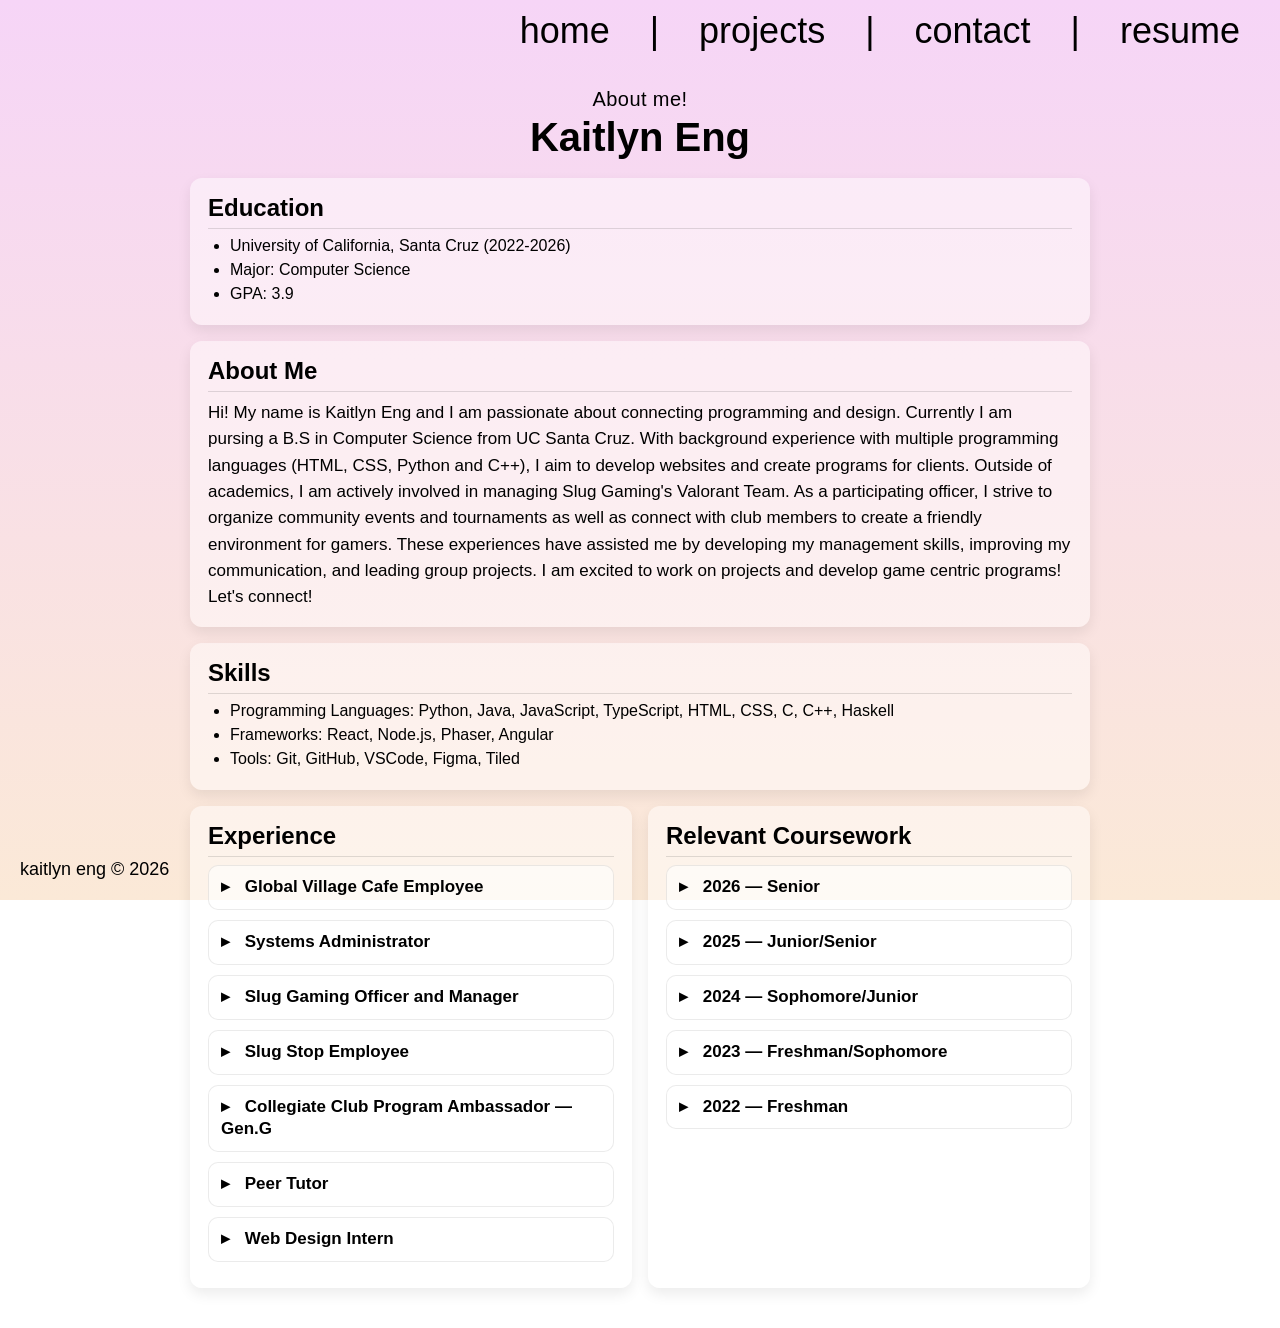
==== src/about.html @ 75bda4dc "feat: implemented about me page - need to stylize" ====
<!DOCTYPE html>
<html lang="en">
    <head>
        <meta charset="UTF-8">
        <meta name="viewport" content="width=device-width, initial-scale=1.0">
        <title> about </title>
        <link rel="icon" href="../assets/images/heart.png" type="image/png">
        <link rel="stylesheet" href="styles/styles.css">        
        <link rel="stylesheet" href="styles/navbar.css">
        <link rel="stylesheet" href="styles/about.css">
    </head>
    <body>
        <div id= "navigation">
            <a href="../index.html"> home </a> |
            <a href="projects.html"> projects </a> |
            <a href="contact.html"> contact </a> |
            <a href="resume.html"> resume </a>
        </div>
        <div class="about-layout">
            <main id="content">
                <p class="page-label"> About me! </p>
                <h1> Kaitlyn Eng </h1>

                <div id = "education">
                    <h2> Education </h2>
                    <ul>
                        <li> University of California, Santa Cruz (2022-2026) </li>
                        <li> Major: Computer Science </li>
                        <li> GPA: 3.9 </li>
                    </ul>
                </div>

                <div id = "about-me">
                    <h2> About Me </h2>
                    <p> Hi! My name is Kaitlyn Eng and I am passionate about connecting programming and design. Currently I am pursing a B.S in Computer Science from UC Santa Cruz. With background experience with multiple programming languages (HTML, CSS, Python and C++), I aim to develop websites and create programs for clients. Outside of academics, I am actively involved in managing Slug Gaming's Valorant Team. As a participating officer, I strive to organize community events and tournaments as well as connect with club members to create a friendly environment for gamers. These experiences have assisted me by developing my management skills, improving my communication, and leading group projects. I am excited to work on projects and develop game centric programs! Let's connect! </p>
                </div>

                <div id = "skills-container">
                    <h2> Skills </h2>
                    <ul>
                        <li> Programming Languages: Python, Java, JavaScript, TypeScript, HTML, CSS, C, C++, Haskell </li>
                        <li> Frameworks: React, Node.js, Phaser, Angular </li>
                        <li> Tools: Git, GitHub, VSCode, Figma, Tiled </li>
                    </ul>
                </div>

                <div class="detail-columns">
                    <div id="experience">
                        <h2> Experience </h2>

                        <details class="experience-item">
                            <summary> Global Village Cafe Employee </summary>
                            <p class="experience-meta">Part-time · Jan 2026 - Present · Santa Cruz, California, United States · On-site</p>
                            <ul>
                                <li>Cashier: attended to customers, took orders, handled cashless transactions, and controlled heavy customer traffic.</li>
                                <li>Barista: operated espresso machines, received orders, and created lattes, smoothies/shakes, and espresso drinks.</li>
                                <li>Line: made sandwiches, salads, bagels, and waffles while working efficiently under high traffic.</li>
                            </ul>
                            <p class="experience-skills">Customer Service · Food Service</p>
                        </details>

                        <details class="experience-item">
                            <summary> Systems Administrator </summary>
                            <p class="experience-meta">Part-time · Dec 2024 - Present · Santa Cruz, California, United States · Hybrid</p>
                            <p>Administered 30+ lab workstations for Slug Gaming, managing system updates, software development, and hands-on troubleshooting to resolve recurring system errors and maintain stability in Merrill's Ming Ong Lab.</p>
                            <p class="experience-skills">Communication · Event Management</p>
                        </details>

                        <details class="experience-item">
                            <summary> Slug Gaming Officer and Manager </summary>
                            <p class="experience-meta">Sep 2022 - Present · Hybrid</p>
                            <ul>
                                <li>Event Community Director: organized and set up community events, hosted 3 in-person tournaments and 7 online tournaments, with 50+ players participating.</li>
                                <li>Collaborated with clubs from 30+ schools nationwide to arrange events and tournaments.</li>
                                <li>Worked on Summer Splash 2025 and hosted a casual multi-day game event.</li>
                                <li>E-sports Competitive Director: managed collegiate team schedules, event signups, and collaboration with managers from other institutions.</li>
                                <li>Engaged the community and hosted weekly events to maintain a safe, active environment for incoming students.</li>
                            </ul>
                            <p class="experience-skills">Project Management · Event Management</p>
                        </details>

                        <details class="experience-item">
                            <summary> Slug Stop Employee </summary>
                            <p class="experience-meta">Part-time · Sep 2024 - Dec 2025 · Santa Cruz, California, United States · On-site</p>
                            <ul>
                                <li>Part-time retail role at Slug Stop, a convenience store on campus.</li>
                                <li>Cashier: processed transactions and provided professional customer service, including handling inquiries and resolving complaints.</li>
                                <li>Stocker: monitored and replenished inventory, ensuring products were stocked and displayed.</li>
                                <li>Collaborated with team members to support opening/closing procedures and maintain store cleanliness.</li>
                            </ul>
                            <p class="experience-skills">Organizational Communication</p>
                        </details>

                        <details class="experience-item">
                            <summary> Collegiate Club Program Ambassador — Gen.G </summary>
                            <p class="experience-meta">Part-time · Oct 2025 - Present · Santa Cruz, California, United States · Hybrid</p>
                            <ul>
                                <li>Represented UC Santa Cruz through Gen.G's 2026 Collegiate Club Program and collaborated with Gen.G EDU staff on esports initiatives.</li>
                                <li>Led partnership efforts for Slug Gaming, organizing large-scale events including watch parties and sponsor collaborations.</li>
                                <li>Reached 80+ student participants on the first day of partnership events, increasing community engagement and visibility.</li>
                                <li>Managed KPI tracking, event reporting, and cross-campus coordination with Gen.G's EDU Operations team.</li>
                            </ul>
                            <p class="experience-skills">Esports Management · Event Planning</p>
                        </details>

                        <details class="experience-item">
                            <summary> Peer Tutor </summary>
                            <p class="experience-meta">Sep 2018 - Jun 2022</p>
                            <ul>
                                <li>Assisted students with complex Algebra and Calculus concepts through one-on-one and group tutoring sessions.</li>
                                <li>Tailored learning approaches to individual styles and organized tutoring schedules.</li>
                                <li>Developed supplementary learning materials and resources.</li>
                                <li>Provided feedback and improvement strategies that supported stronger grades and comprehension.</li>
                                <li>Collaborated with teachers and academic advisors to support students needing additional help.</li>
                            </ul>
                            <p class="experience-skills">Organizational Communication</p>
                        </details>

                        <details class="experience-item">
                            <summary> Web Design Intern </summary>
                            <p class="experience-meta">Part-time · Jun 2019 - Aug 2021 · Berkeley, California, United States · Hybrid</p>
                            <ul>
                                <li>Assisted and led in both online and in-person learning environments.</li>
                                <li>Delivered lectures from detailed lesson plans with active discussion and project-based learning.</li>
                                <li>Built and enhanced learning plans for high school students.</li>
                                <li>Translated complex subject matter clearly for learners with varying skill levels.</li>
                                <li>Created a safe, inclusive, and encouraging classroom environment.</li>
                            </ul>
                            <p class="experience-skills">Web Development and Design · Organizational Communication</p>
                        </details>
                    </div>

                    <div id="coursework">
                        <h2> Relevant Coursework </h2>

                    <details class="course-year">
                        <summary> 2026 — Senior </summary>
                        <h4> Winter </h4>
                        <ul>
                            <li> CMPM 17: Web Development Components with Tech4Good </li>
                            <li> CMPM 146: Game AI </li>
                            <li> CSE 160: Intro to Computer Graphics </li>
                        </ul>
                        <h4> Spring </h4>
                        <ul>
                            <li> CSE 101M: Mathematical Thinking for Computer Science </li>
                            <li> CMPM 131: User Experience for Interactive Media </li>
                            <li> CMPM 118: Web Development Containers with Tech4Good </li>
                        </ul>
                    </details>

                    <details class="course-year">
                        <summary> 2025 — Junior/Senior </summary>
                        <h4> Winter </h4>
                        <ul>
                            <li> CSE 102: Intro Algorhm Anyl </li>
                            <li> CSE 115A: Intro Software Eng </li>
                            <li> FILM 80V: Video Games/Culture </li>
                        </ul>
                        <h4> Spring </h4>
                        <ul>
                            <li> ART 106O: 2D Animation </li>
                            <li> CMPM 120: Game Develop Exp </li>
                            <li> ECE 30: Engr Prin of Elec </li>
                        </ul>
                        <h4> Fall </h4>
                        <ul>
                            <li> CMPM 15: Research Explorations </li>
                            <li> CMPM 118: Rsrch Exp in ENG </li>
                            <li> CMPM 121: Game Dev Patterns </li>
                            <li> CMPM 176: Game Systems </li>
                        </ul>
                    </details>

                    <details class="course-year">
                        <summary> 2024 — Sophomore/Junior </summary>
                        <h4> Winter </h4>
                        <ul>
                            <li> CSE 101: Data Structs &amp; Algs </li>
                            <li> CSE 120: Computer Architect </li>
                            <li> MUSC 80P: US Popular Music </li>
                        </ul>
                        <h4> Spring </h4>
                        <ul>
                            <li> CSE 130: Prin Comp Sys Dsgn </li>
                            <li> LIT 81I: Engineering California </li>
                            <li> MATH 23A: Vector Calculus </li>
                        </ul>
                        <h4> Summer </h4>
                        <ul>
                            <li> ART 135: Digital Painting </li>
                        </ul>
                        <h4> Fall </h4>
                        <ul>
                            <li> CSE 107: Research Explorations </li>
                            <li> CSE 113: Parallel Programming </li>
                            <li> CSE 114A: Foundations of Program Language </li>
                        </ul>
                    </details>

                    <details class="course-year">
                        <summary> 2023 — Freshman/Sophomore </summary>
                        <h4> Winter </h4>
                        <ul>
                            <li> CSE 12: Com Sys/Assmbly Lan </li>
                            <li> CSE 30: Prog Abs Python </li>
                            <li> MATH 19B: Calc:Sci,Engin,Math </li>
                        </ul>
                        <h4> Spring </h4>
                        <ul>
                            <li> CSE 13S: Comp Sys and C Prog </li>
                            <li> CSE 16: Appl Discrete Math </li>
                            <li> WRIT 1: Intro to Comp </li>
                        </ul>
                        <h4> Fall </h4>
                        <ul>
                            <li> AM 10: Math Methods I </li>
                            <li> CMPM 80K: Foundations Game Design </li>
                            <li> WRIT 2: Rhetoric &amp; Inquiry </li>
                        </ul>
                    </details>

                    <details class="course-year">
                        <summary> 2022 — Freshman </summary>
                        <h4> Fall </h4>
                        <ul>
                            <li> CRWN 1: ALE:Emerging Tech </li>
                            <li> HAVC 70: Pacific Islands Art </li>
                            <li> MATH 19A: Calc:Sci,Engin,Math </li>
                        </ul>
                    </details>
                    </div>
                </div>
            </main>
        </div>

        <div id = "footer">
            <div>
                kaitlyn eng &copy; 2026
            </div>
        </div>

    </body>
</html>
---- src/styles/styles.css ----
body{
    background-image: linear-gradient(to bottom, #f6d5f7, #fbe9d7);
    background-size: cover;
    background-position: center;
    background-repeat: no-repeat;
    background-attachment: fixed;
    margin: 0;
    padding: 0;    
    font-family: Tahoma, Verdana, sans-serif;
    display: block;
    width: 100%;
    height: 100%;
}

#footer{
    position: fixed;
    bottom: 0;
    width: 100%;
    padding: 20px;
    font-size: 18px;
}
---- src/styles/navbar.css ----
#navigation{
    padding: 10px;
    font-size: 36px;
    text-align : right;
}

#navigation a{
    text-decoration: none;
    color: black;
    padding: 0 30px;
}

#navigation a:hover{
    color: white;
    cursor: pointer;
}
---- src/styles/about.css ----
body {
	color: black;
}

* {
	box-sizing: border-box;
}

.about-layout {
	display: block;
	max-width: 1120px;
	margin: 0 auto;
	padding: 10px 18px 24px;
}

#content {
	width: 100%;
}

.page-label {
	text-align: center;
	font-size: 20px;
	margin: 16px 0 4px;
	letter-spacing: 0.02em;
}

h1 {
	text-align: center;
	margin: 0 0 18px;
	font-size: 40px;
}

#education,
#about-me,
#skills-container {
	width: min(900px, 100%);
	margin: 0 auto 16px;
	padding: 16px 18px;
	background: rgba(255, 255, 255, 0.45);
	border-radius: 12px;
	box-shadow: 0 6px 14px rgba(0, 0, 0, 0.08);
}

.detail-columns {
	display: grid;
	grid-template-columns: 1fr 1fr;
	gap: 16px;
	width: min(900px, 100%);
	margin: 0 auto 16px;
}

#experience,
#coursework {
	margin: 0;
	padding: 16px 18px;
	background: rgba(255, 255, 255, 0.45);
	border-radius: 12px;
	box-shadow: 0 6px 14px rgba(0, 0, 0, 0.08);
}

h2 {
	margin: 0 0 8px;
	font-size: 24px;
	padding-bottom: 6px;
	border-bottom: 1px solid rgba(0, 0, 0, 0.12);
}

#about-me p {
	margin: 0;
	line-height: 1.55;
	font-size: 17px;
}

ul {
	margin: 0;
	padding-left: 22px;
}

li {
	margin: 6px 0;
	font-size: 16px;
}

:is(.experience-item, .course-year) {
	background: rgba(255, 255, 255, 0.55);
	border-radius: 10px;
	padding: 10px 12px;
	margin-bottom: 10px;
	border: 1px solid rgba(0, 0, 0, 0.08);
}

:is(.experience-item, .course-year) summary {
	font-size: 17px;
	font-weight: 700;
	cursor: pointer;
	list-style: none;
	line-height: 1.35;
}

:is(.experience-item, .course-year) summary::-webkit-details-marker {
	display: none;
}

:is(.experience-item, .course-year) summary::before {
	content: "▸";
	margin-right: 10px;
	display: inline-block;
	transition: transform 0.15s ease;
}

:is(.experience-item, .course-year)[open] summary::before {
	transform: rotate(90deg);
}

.experience-meta {
	margin: 6px 0 8px;
	font-size: 14px;
	font-weight: 600;
}

.experience-skills {
	margin: 6px 0 0;
	font-size: 14px;
	font-weight: 600;
}

.experience-item p {
	font-size: 16px;
	line-height: 1.45;
}

.experience-item ul {
	margin-bottom: 6px;
}

#coursework h4 {
	margin: 8px 0 2px;
	font-size: 16px;
	font-weight: 600;
}

#coursework ul {
	margin-bottom: 12px;
}

.course-year ul {
	margin-top: 0;
}

@media (max-width: 768px) {
	h1 {
		font-size: 32px;
	}

	.about-layout {
		padding: 6px 0 16px;
	}

	.detail-columns {
		grid-template-columns: 1fr;
		gap: 14px;
		max-width: 100%;
		margin: 0 10px 14px;
	}

	#experience,
	#coursework {
		padding: 14px 14px;
	}

	#education,
	#about-me,
	#skills-container {
		margin: 0 10px 14px;
		padding: 16px;
	}
}

@media (max-width: 980px) {
	.detail-columns {
		grid-template-columns: 1fr;
	}
}

@media (max-width: 430px) {
	.about-layout {
		padding: 4px 0 12px;
	}

	.page-label {
		font-size: 16px;
		margin: 10px 0 2px;
	}

	h1 {
		font-size: 26px;
		margin-bottom: 12px;
	}

	#education,
	#about-me,
	#skills-container,
	#experience,
	#coursework {
		margin: 0 8px 10px;
		padding: 12px;
		border-radius: 10px;
	}

	h2 {
		font-size: 20px;
		padding-bottom: 4px;
	}

	#about-me p,
	.experience-item p,
	li {
		font-size: 14px;
		line-height: 1.4;
	}

	.detail-columns {
		margin: 0 8px 10px;
		gap: 10px;
	}

	:is(.experience-item, .course-year) {
		padding: 8px 10px;
		margin-bottom: 8px;
	}

	:is(.experience-item, .course-year) summary {
		font-size: 15px;
	}

	.experience-meta,
	.experience-skills,
	#coursework h4 {
		font-size: 13px;
	}
}
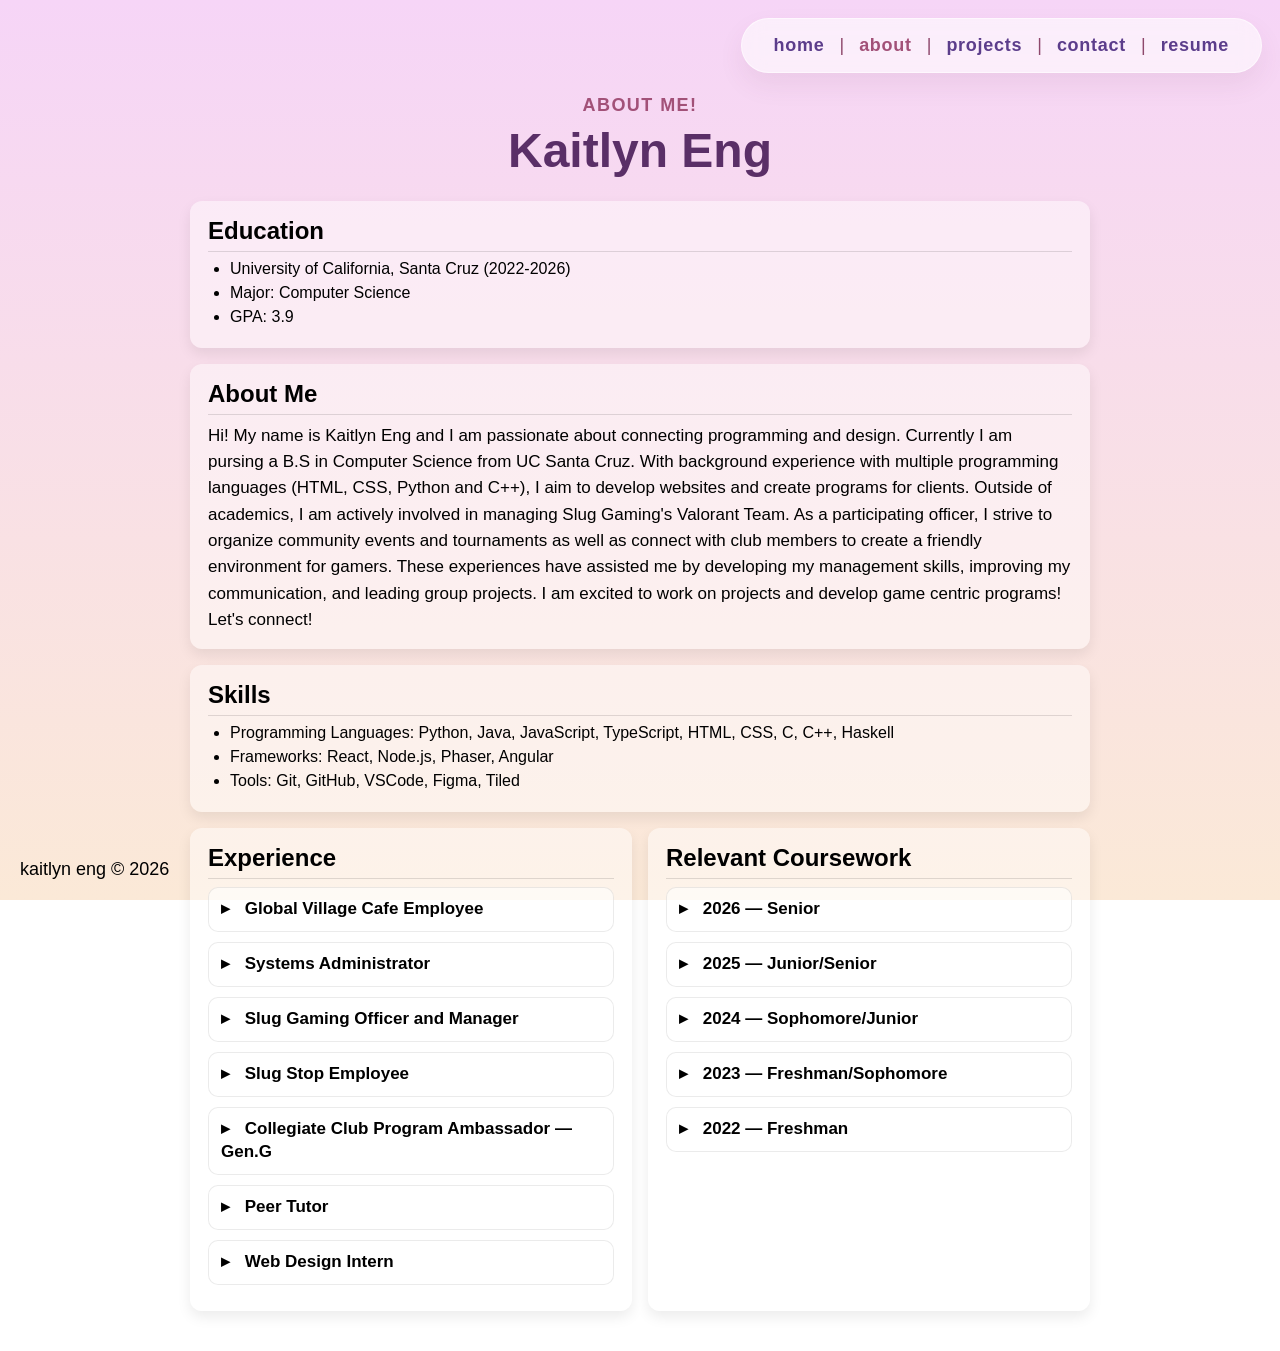
==== commit cdcd9491: "feat: contact page implemented, fix: css inconsistencies and html structure through all pages, fix: " ====
--- a/src/about.html
+++ b/src/about.html
@@ -12,14 +12,17 @@
     <body>
         <div id= "navigation">
             <a href="../index.html"> home </a> |
+            <p id="current-page"> about </p> |
             <a href="projects.html"> projects </a> |
             <a href="contact.html"> contact </a> |
             <a href="resume.html"> resume </a>
         </div>
         <div class="about-layout">
             <main id="content">
-                <p class="page-label"> About me! </p>
-                <h1> Kaitlyn Eng </h1>
+                <div id="header-container">
+                    <div id="header-label"> About me! </div>
+                    <div id="header-text"> Kaitlyn Eng </div>
+                </div>
 
                 <div id = "education">
                     <h2> Education </h2>
--- a/src/styles/styles.css
+++ b/src/styles/styles.css
@@ -18,4 +18,63 @@
     width: 100%;
     padding: 20px;
     font-size: 18px;
+}
+
+@keyframes fade-up {
+    from {
+        opacity: 0;
+        transform: translateY(24px);
+    }
+    to {
+        opacity: 1;
+        transform: translateY(0);
+    }
+}
+
+@keyframes fade-in {
+    from {
+        opacity: 0;
+    }
+    to {
+        opacity: 1;
+    }
+}
+
+#header-container {
+    font-size: 24px;
+    text-align: center;
+}
+
+#header-label {
+    opacity: 0;
+    text-align: center;
+    margin: 0 0 10px;
+    font-size: 18px;
+    font-weight: 700;
+    letter-spacing: 0.08em;
+    text-transform: uppercase;
+    color: #a25178;
+    animation: fade-up 0.6s ease-out 0.12s forwards;
+}
+
+#header-text {
+    opacity: 0;
+    text-align: center;
+    max-width: 12ch;
+    margin: 0 auto;
+    font-size: 48px;
+    line-height: 1.05;
+    color: #5a2f67;
+    font-weight: 700;
+    margin-bottom: 24px;
+    animation: fade-up 0.7s ease-out 0.22s both;
+}
+
+@media (prefers-reduced-motion: reduce) {
+    #header-label,
+    #header-text {
+        animation: none;
+        opacity: 1;
+        transform: none;
+    }
 }
--- a/src/styles/navbar.css
+++ b/src/styles/navbar.css
@@ -1,16 +1,59 @@
-#navigation{
-    padding: 10px;
-    font-size: 36px;
-    text-align : right;
+#navigation {
+    width: fit-content;
+    max-width: calc(100% - 32px);
+    margin: 18px 18px 12px auto;
+    padding: 14px 22px;
+    background: rgba(255, 255, 255, 0.58);
+    border: 1px solid rgba(255, 255, 255, 0.55);
+    border-radius: 999px;
+    box-shadow: 0 12px 26px rgba(110, 58, 92, 0.08);
+    backdrop-filter: blur(10px);
+    text-align: right;
+    font-size: 18px;
+    line-height: 1.4;
+    color: #8e486c;
 }
 
-#navigation a{
+#navigation a,
+#current-page {
+    display: inline-block;
+    margin: 0 10px;
     text-decoration: none;
-    color: black;
-    padding: 0 30px;
+    font-size: 18px;
+    font-weight: 700;
+    letter-spacing: 0.04em;
+    text-transform: lowercase;
 }
 
-#navigation a:hover{
-    color: white;
+#navigation a {
+    color: #5c3d8b;
+    transition: color 0.18s ease, transform 0.18s ease;
+}
+
+#navigation a:hover {
+    color: #c74d85;
     cursor: pointer;
+    transform: translateY(-1px);
+}
+
+#current-page {
+    margin-top: 0;
+    margin-bottom: 0;
+    color: #a25178;
+}
+
+@media (max-width: 430px) {
+    #navigation {
+        max-width: calc(100% - 20px);
+        margin: 10px 10px 10px auto;
+        padding: 12px 14px;
+        font-size: 13px;
+        border-radius: 24px;
+    }
+
+    #navigation a,
+    #current-page {
+        margin: 0 6px;
+        font-size: 13px;
+    }
 }
--- a/src/styles/about.css
+++ b/src/styles/about.css
@@ -1,5 +1,25 @@
 body {
 	color: black;
+}
+
+@keyframes fade-up {
+	from {
+		opacity: 0;
+		transform: translateY(24px);
+	}
+	to {
+		opacity: 1;
+		transform: translateY(0);
+	}
+}
+
+@keyframes fade-in {
+	from {
+		opacity: 0;
+	}
+	to {
+		opacity: 1;
+	}
 }
 
 * {
@@ -11,23 +31,11 @@
 	max-width: 1120px;
 	margin: 0 auto;
 	padding: 10px 18px 24px;
+	animation: fade-in 0.45s ease-out both;
 }
 
 #content {
 	width: 100%;
-}
-
-.page-label {
-	text-align: center;
-	font-size: 20px;
-	margin: 16px 0 4px;
-	letter-spacing: 0.02em;
-}
-
-h1 {
-	text-align: center;
-	margin: 0 0 18px;
-	font-size: 40px;
 }
 
 #education,
@@ -39,6 +47,20 @@
 	background: rgba(255, 255, 255, 0.45);
 	border-radius: 12px;
 	box-shadow: 0 6px 14px rgba(0, 0, 0, 0.08);
+	opacity: 0;
+	animation: fade-up 0.65s cubic-bezier(0.2, 0.65, 0.2, 1) forwards;
+}
+
+#education {
+	animation-delay: 0.24s;
+}
+
+#about-me {
+	animation-delay: 0.32s;
+}
+
+#skills-container {
+	animation-delay: 0.4s;
 }
 
 .detail-columns {
@@ -47,6 +69,8 @@
 	gap: 16px;
 	width: min(900px, 100%);
 	margin: 0 auto 16px;
+	opacity: 0;
+	animation: fade-up 0.7s ease-out 0.5s forwards;
 }
 
 #experience,
@@ -87,6 +111,56 @@
 	padding: 10px 12px;
 	margin-bottom: 10px;
 	border: 1px solid rgba(0, 0, 0, 0.08);
+	opacity: 0;
+	animation: fade-up 0.5s ease-out forwards;
+}
+
+#experience .experience-item:nth-of-type(1),
+#coursework .course-year:nth-of-type(1) {
+	animation-delay: 0.62s;
+}
+
+#experience .experience-item:nth-of-type(2),
+#coursework .course-year:nth-of-type(2) {
+	animation-delay: 0.68s;
+}
+
+#experience .experience-item:nth-of-type(3),
+#coursework .course-year:nth-of-type(3) {
+	animation-delay: 0.74s;
+}
+
+#experience .experience-item:nth-of-type(4),
+#coursework .course-year:nth-of-type(4) {
+	animation-delay: 0.8s;
+}
+
+#experience .experience-item:nth-of-type(5),
+#coursework .course-year:nth-of-type(5) {
+	animation-delay: 0.86s;
+}
+
+#experience .experience-item:nth-of-type(6) {
+	animation-delay: 0.92s;
+}
+
+#experience .experience-item:nth-of-type(7) {
+	animation-delay: 0.98s;
+}
+
+@media (prefers-reduced-motion: reduce) {
+	.about-layout,
+	#header-label,
+	#header-text,
+	#education,
+	#about-me,
+	#skills-container,
+	.detail-columns,
+	:is(.experience-item, .course-year) {
+		animation: none;
+		opacity: 1;
+		transform: none;
+	}
 }
 
 :is(.experience-item, .course-year) summary {
@@ -148,7 +222,7 @@
 }
 
 @media (max-width: 768px) {
-	h1 {
+	#header-text {
 		font-size: 32px;
 	}
 
@@ -187,12 +261,12 @@
 		padding: 4px 0 12px;
 	}
 
-	.page-label {
+	#header-label {
 		font-size: 16px;
 		margin: 10px 0 2px;
 	}
 
-	h1 {
+	#header-text {
 		font-size: 26px;
 		margin-bottom: 12px;
 	}
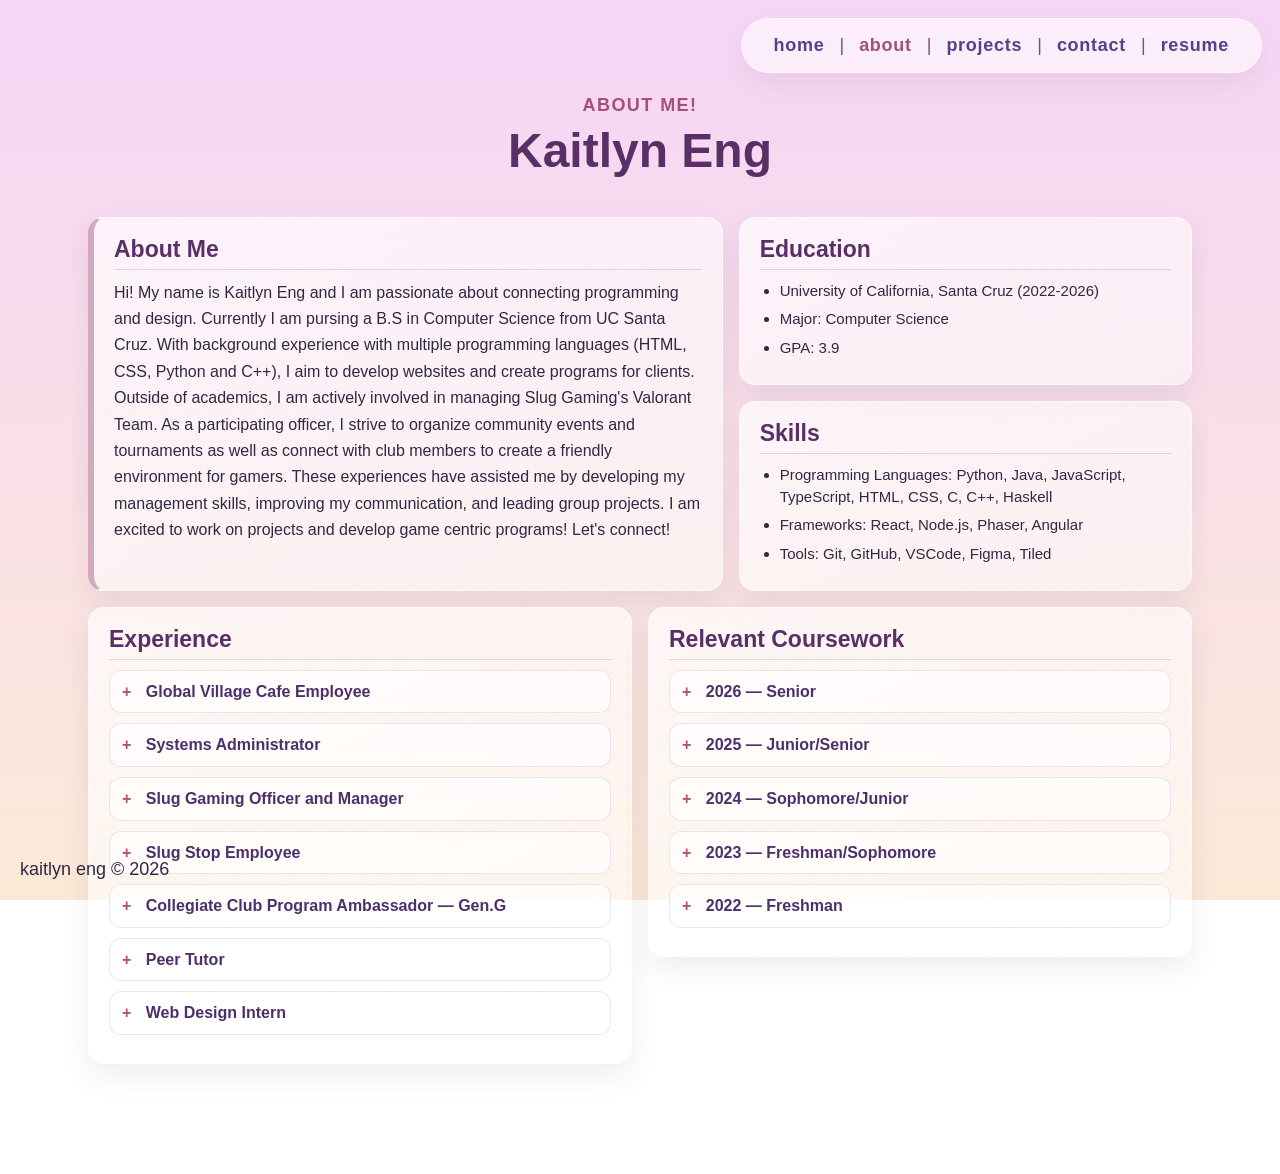
==== commit 7fde65dd: "fix: updated about me css layout" ====
--- a/src/about.html
+++ b/src/about.html
@@ -24,27 +24,31 @@
                     <div id="header-text"> Kaitlyn Eng </div>
                 </div>
 
-                <div id = "education">
-                    <h2> Education </h2>
-                    <ul>
-                        <li> University of California, Santa Cruz (2022-2026) </li>
-                        <li> Major: Computer Science </li>
-                        <li> GPA: 3.9 </li>
-                    </ul>
-                </div>
-
-                <div id = "about-me">
-                    <h2> About Me </h2>
-                    <p> Hi! My name is Kaitlyn Eng and I am passionate about connecting programming and design. Currently I am pursing a B.S in Computer Science from UC Santa Cruz. With background experience with multiple programming languages (HTML, CSS, Python and C++), I aim to develop websites and create programs for clients. Outside of academics, I am actively involved in managing Slug Gaming's Valorant Team. As a participating officer, I strive to organize community events and tournaments as well as connect with club members to create a friendly environment for gamers. These experiences have assisted me by developing my management skills, improving my communication, and leading group projects. I am excited to work on projects and develop game centric programs! Let's connect! </p>
-                </div>
-
-                <div id = "skills-container">
-                    <h2> Skills </h2>
-                    <ul>
-                        <li> Programming Languages: Python, Java, JavaScript, TypeScript, HTML, CSS, C, C++, Haskell </li>
-                        <li> Frameworks: React, Node.js, Phaser, Angular </li>
-                        <li> Tools: Git, GitHub, VSCode, Figma, Tiled </li>
-                    </ul>
+                <div class="about-top-grid">
+                    <div id = "about-me" class="about-panel">
+                        <h2> About Me </h2>
+                        <p> Hi! My name is Kaitlyn Eng and I am passionate about connecting programming and design. Currently I am pursing a B.S in Computer Science from UC Santa Cruz. With background experience with multiple programming languages (HTML, CSS, Python and C++), I aim to develop websites and create programs for clients. Outside of academics, I am actively involved in managing Slug Gaming's Valorant Team. As a participating officer, I strive to organize community events and tournaments as well as connect with club members to create a friendly environment for gamers. These experiences have assisted me by developing my management skills, improving my communication, and leading group projects. I am excited to work on projects and develop game centric programs! Let's connect! </p>
+                    </div>
+
+                    <div class="quick-panels">
+                        <div id = "education" class="about-panel">
+                            <h2> Education </h2>
+                            <ul>
+                                <li> University of California, Santa Cruz (2022-2026) </li>
+                                <li> Major: Computer Science </li>
+                                <li> GPA: 3.9 </li>
+                            </ul>
+                        </div>
+
+                        <div id = "skills-container" class="about-panel">
+                            <h2> Skills </h2>
+                            <ul>
+                                <li> Programming Languages: Python, Java, JavaScript, TypeScript, HTML, CSS, C, C++, Haskell </li>
+                                <li> Frameworks: React, Node.js, Phaser, Angular </li>
+                                <li> Tools: Git, GitHub, VSCode, Figma, Tiled </li>
+                            </ul>
+                        </div>
+                    </div>
                 </div>
 
                 <div class="detail-columns">
--- a/src/styles/about.css
+++ b/src/styles/about.css
@@ -1,5 +1,5 @@
 body {
-	color: black;
+	color: #2f2942;
 }
 
 @keyframes fade-up {
@@ -27,290 +27,327 @@
 }
 
 .about-layout {
-	display: block;
-	max-width: 1120px;
+	position: relative;
+	max-width: 1140px;
 	margin: 0 auto;
-	padding: 10px 18px 24px;
+	padding: 10px 18px 110px;
 	animation: fade-in 0.45s ease-out both;
+	overflow: hidden;
+}
+
+.about-layout::before,
+.about-layout::after {
+	content: "";
+	position: absolute;
+	z-index: -1;
+	border-radius: 999px;
+	filter: blur(1px);
+}
+
+.about-layout::before {
+	width: 280px;
+	height: 280px;
+	top: 120px;
+	left: -110px;
+}
+
+.about-layout::after {
+	width: 300px;
+	height: 300px;
+	right: -120px;
+	bottom: 120px;
 }
 
 #content {
 	width: 100%;
-}
-
-#education,
-#about-me,
-#skills-container {
-	width: min(900px, 100%);
-	margin: 0 auto 16px;
-	padding: 16px 18px;
-	background: rgba(255, 255, 255, 0.45);
-	border-radius: 12px;
-	box-shadow: 0 6px 14px rgba(0, 0, 0, 0.08);
+	display: flex;
+	flex-direction: column;
+	gap: 16px;
+}
+
+.about-top-grid {
+	display: grid;
+	grid-template-columns: 1.4fr 1fr;
+	gap: 16px;
 	opacity: 0;
-	animation: fade-up 0.65s cubic-bezier(0.2, 0.65, 0.2, 1) forwards;
-}
-
-#education {
-	animation-delay: 0.24s;
+	animation: fade-up 0.65s cubic-bezier(0.2, 0.65, 0.2, 1) 0.2s forwards;
+}
+
+.quick-panels {
+	display: grid;
+	gap: 16px;
+}
+
+.about-panel,
+#experience,
+#coursework {
+	margin: 0;
+	padding: 18px 20px;
+	background: linear-gradient(155deg, rgba(255, 255, 255, 0.68), rgba(255, 255, 255, 0.48));
+	border-radius: 16px;
+	border: 1px solid rgba(255, 255, 255, 0.65);
+	box-shadow: 0 12px 28px rgba(83, 53, 105, 0.09);
+	backdrop-filter: blur(7px);
 }
 
 #about-me {
-	animation-delay: 0.32s;
-}
-
-#skills-container {
-	animation-delay: 0.4s;
+	position: relative;
+	border-left: 6px solid rgba(162, 81, 120, 0.45);
+}
+
+h2 {
+	margin: 0 0 10px;
+	font-size: 23px;
+	padding-bottom: 6px;
+	border-bottom: 1px solid rgba(73, 53, 96, 0.16);
+	color: #5a2f67;
+}
+
+#about-me p {
+	margin: 0;
+	line-height: 1.65;
+	font-size: 16px;
+}
+
+#education ul,
+#skills-container ul {
+	margin: 0;
+	padding-left: 20px;
+}
+
+ul {
+	margin: 0;
+	padding-left: 22px;
+}
+
+li {
+	margin: 7px 0;
+	font-size: 15px;
+	line-height: 1.45;
 }
 
 .detail-columns {
 	display: grid;
 	grid-template-columns: 1fr 1fr;
 	gap: 16px;
-	width: min(900px, 100%);
-	margin: 0 auto 16px;
 	opacity: 0;
-	animation: fade-up 0.7s ease-out 0.5s forwards;
+	animation: fade-up 0.7s ease-out 0.36s forwards;
+	align-items: start;
 }
 
 #experience,
 #coursework {
-	margin: 0;
-	padding: 16px 18px;
-	background: rgba(255, 255, 255, 0.45);
+	max-height: 78vh;
+	overflow: auto;
+}
+
+#experience::-webkit-scrollbar,
+#coursework::-webkit-scrollbar {
+	width: 9px;
+}
+
+#experience::-webkit-scrollbar-thumb,
+#coursework::-webkit-scrollbar-thumb {
+	background: rgba(140, 89, 131, 0.38);
+	border-radius: 20px;
+}
+
+:is(.experience-item, .course-year) {
+	background: rgba(255, 255, 255, 0.64);
 	border-radius: 12px;
-	box-shadow: 0 6px 14px rgba(0, 0, 0, 0.08);
-}
-
-h2 {
-	margin: 0 0 8px;
-	font-size: 24px;
-	padding-bottom: 6px;
-	border-bottom: 1px solid rgba(0, 0, 0, 0.12);
-}
-
-#about-me p {
-	margin: 0;
-	line-height: 1.55;
-	font-size: 17px;
-}
-
-ul {
-	margin: 0;
-	padding-left: 22px;
-}
-
-li {
-	margin: 6px 0;
-	font-size: 16px;
-}
-
-:is(.experience-item, .course-year) {
-	background: rgba(255, 255, 255, 0.55);
-	border-radius: 10px;
 	padding: 10px 12px;
 	margin-bottom: 10px;
-	border: 1px solid rgba(0, 0, 0, 0.08);
+	border: 1px solid rgba(88, 61, 122, 0.12);
+	transition: transform 0.16s ease, box-shadow 0.16s ease;
 	opacity: 0;
 	animation: fade-up 0.5s ease-out forwards;
 }
 
+:is(.experience-item, .course-year):hover {
+	transform: translateY(-2px);
+	box-shadow: 0 7px 18px rgba(95, 61, 117, 0.12);
+}
+
 #experience .experience-item:nth-of-type(1),
 #coursework .course-year:nth-of-type(1) {
-	animation-delay: 0.62s;
+	animation-delay: 0.48s;
 }
 
 #experience .experience-item:nth-of-type(2),
 #coursework .course-year:nth-of-type(2) {
-	animation-delay: 0.68s;
+	animation-delay: 0.54s;
 }
 
 #experience .experience-item:nth-of-type(3),
 #coursework .course-year:nth-of-type(3) {
-	animation-delay: 0.74s;
+	animation-delay: 0.6s;
 }
 
 #experience .experience-item:nth-of-type(4),
 #coursework .course-year:nth-of-type(4) {
-	animation-delay: 0.8s;
+	animation-delay: 0.66s;
 }
 
 #experience .experience-item:nth-of-type(5),
 #coursework .course-year:nth-of-type(5) {
-	animation-delay: 0.86s;
+	animation-delay: 0.72s;
 }
 
 #experience .experience-item:nth-of-type(6) {
-	animation-delay: 0.92s;
+	animation-delay: 0.78s;
 }
 
 #experience .experience-item:nth-of-type(7) {
-	animation-delay: 0.98s;
+	animation-delay: 0.84s;
+}
+
+:is(.experience-item, .course-year) summary {
+	font-size: 16px;
+	font-weight: 700;
+	cursor: pointer;
+	list-style: none;
+	line-height: 1.35;
+	color: #4d2f6a;
+}
+
+:is(.experience-item, .course-year) summary::-webkit-details-marker {
+	display: none;
+}
+
+:is(.experience-item, .course-year) summary::before {
+	content: "+";
+	margin-right: 10px;
+	display: inline-block;
+	font-weight: 700;
+	color: #b14f7c;
+	transition: transform 0.15s ease;
+}
+
+:is(.experience-item, .course-year)[open] summary::before {
+	transform: rotate(45deg);
+}
+
+.experience-meta {
+	margin: 6px 0 8px;
+	font-size: 14px;
+	font-weight: 600;
+	color: #69496d;
+}
+
+.experience-skills {
+	margin: 6px 0 0;
+	font-size: 14px;
+	font-weight: 600;
+	color: #744f72;
+}
+
+.experience-item p {
+	font-size: 15px;
+	line-height: 1.5;
+}
+
+.experience-item ul {
+	margin-bottom: 6px;
+}
+
+#coursework h4 {
+	margin: 8px 0 2px;
+	font-size: 15px;
+	font-weight: 700;
+	color: #5a3f7a;
+}
+
+#coursework ul {
+	margin-bottom: 12px;
+}
+
+.course-year ul {
+	margin-top: 0;
+}
+
+@media (max-width: 980px) {
+	.about-top-grid,
+	.detail-columns {
+		grid-template-columns: 1fr;
+	}
+}
+
+@media (max-width: 768px) {
+	#header-text {
+		font-size: 32px;
+	}
+
+	.about-layout {
+		padding: 6px 10px 90px;
+	}
+
+	.about-panel,
+	#experience,
+	#coursework {
+		padding: 15px;
+	}
+
+	#experience,
+	#coursework {
+		max-height: none;
+		overflow: visible;
+	}
+}
+
+@media (max-width: 430px) {
+	.about-layout {
+		padding: 4px 8px 80px;
+	}
+
+	#header-label {
+		font-size: 16px;
+		margin: 10px 0 2px;
+	}
+
+	#header-text {
+		font-size: 26px;
+		margin-bottom: 10px;
+	}
+
+	h2 {
+		font-size: 20px;
+	}
+
+	#about-me p,
+	.experience-item p,
+	li {
+		font-size: 14px;
+		line-height: 1.42;
+	}
+
+	:is(.experience-item, .course-year) {
+		padding: 9px 10px;
+		margin-bottom: 8px;
+	}
+
+	:is(.experience-item, .course-year) summary {
+		font-size: 15px;
+	}
+
+	.experience-meta,
+	.experience-skills,
+	#coursework h4 {
+		font-size: 13px;
+	}
 }
 
 @media (prefers-reduced-motion: reduce) {
 	.about-layout,
-	#header-label,
-	#header-text,
-	#education,
-	#about-me,
-	#skills-container,
+	.about-top-grid,
 	.detail-columns,
 	:is(.experience-item, .course-year) {
 		animation: none;
 		opacity: 1;
 		transform: none;
 	}
-}
-
-:is(.experience-item, .course-year) summary {
-	font-size: 17px;
-	font-weight: 700;
-	cursor: pointer;
-	list-style: none;
-	line-height: 1.35;
-}
-
-:is(.experience-item, .course-year) summary::-webkit-details-marker {
-	display: none;
-}
-
-:is(.experience-item, .course-year) summary::before {
-	content: "▸";
-	margin-right: 10px;
-	display: inline-block;
-	transition: transform 0.15s ease;
-}
-
-:is(.experience-item, .course-year)[open] summary::before {
-	transform: rotate(90deg);
-}
-
-.experience-meta {
-	margin: 6px 0 8px;
-	font-size: 14px;
-	font-weight: 600;
-}
-
-.experience-skills {
-	margin: 6px 0 0;
-	font-size: 14px;
-	font-weight: 600;
-}
-
-.experience-item p {
-	font-size: 16px;
-	line-height: 1.45;
-}
-
-.experience-item ul {
-	margin-bottom: 6px;
-}
-
-#coursework h4 {
-	margin: 8px 0 2px;
-	font-size: 16px;
-	font-weight: 600;
-}
-
-#coursework ul {
-	margin-bottom: 12px;
-}
-
-.course-year ul {
-	margin-top: 0;
-}
-
-@media (max-width: 768px) {
-	#header-text {
-		font-size: 32px;
-	}
-
-	.about-layout {
-		padding: 6px 0 16px;
-	}
-
-	.detail-columns {
-		grid-template-columns: 1fr;
-		gap: 14px;
-		max-width: 100%;
-		margin: 0 10px 14px;
-	}
-
-	#experience,
-	#coursework {
-		padding: 14px 14px;
-	}
-
-	#education,
-	#about-me,
-	#skills-container {
-		margin: 0 10px 14px;
-		padding: 16px;
-	}
-}
-
-@media (max-width: 980px) {
-	.detail-columns {
-		grid-template-columns: 1fr;
-	}
-}
-
-@media (max-width: 430px) {
-	.about-layout {
-		padding: 4px 0 12px;
-	}
-
-	#header-label {
-		font-size: 16px;
-		margin: 10px 0 2px;
-	}
-
-	#header-text {
-		font-size: 26px;
-		margin-bottom: 12px;
-	}
-
-	#education,
-	#about-me,
-	#skills-container,
-	#experience,
-	#coursework {
-		margin: 0 8px 10px;
-		padding: 12px;
-		border-radius: 10px;
-	}
-
-	h2 {
-		font-size: 20px;
-		padding-bottom: 4px;
-	}
-
-	#about-me p,
-	.experience-item p,
-	li {
-		font-size: 14px;
-		line-height: 1.4;
-	}
-
-	.detail-columns {
-		margin: 0 8px 10px;
-		gap: 10px;
-	}
 
 	:is(.experience-item, .course-year) {
-		padding: 8px 10px;
-		margin-bottom: 8px;
-	}
-
-	:is(.experience-item, .course-year) summary {
-		font-size: 15px;
-	}
-
-	.experience-meta,
-	.experience-skills,
-	#coursework h4 {
-		font-size: 13px;
-	}
-}
-
+		transition: none;
+	}
+}
+
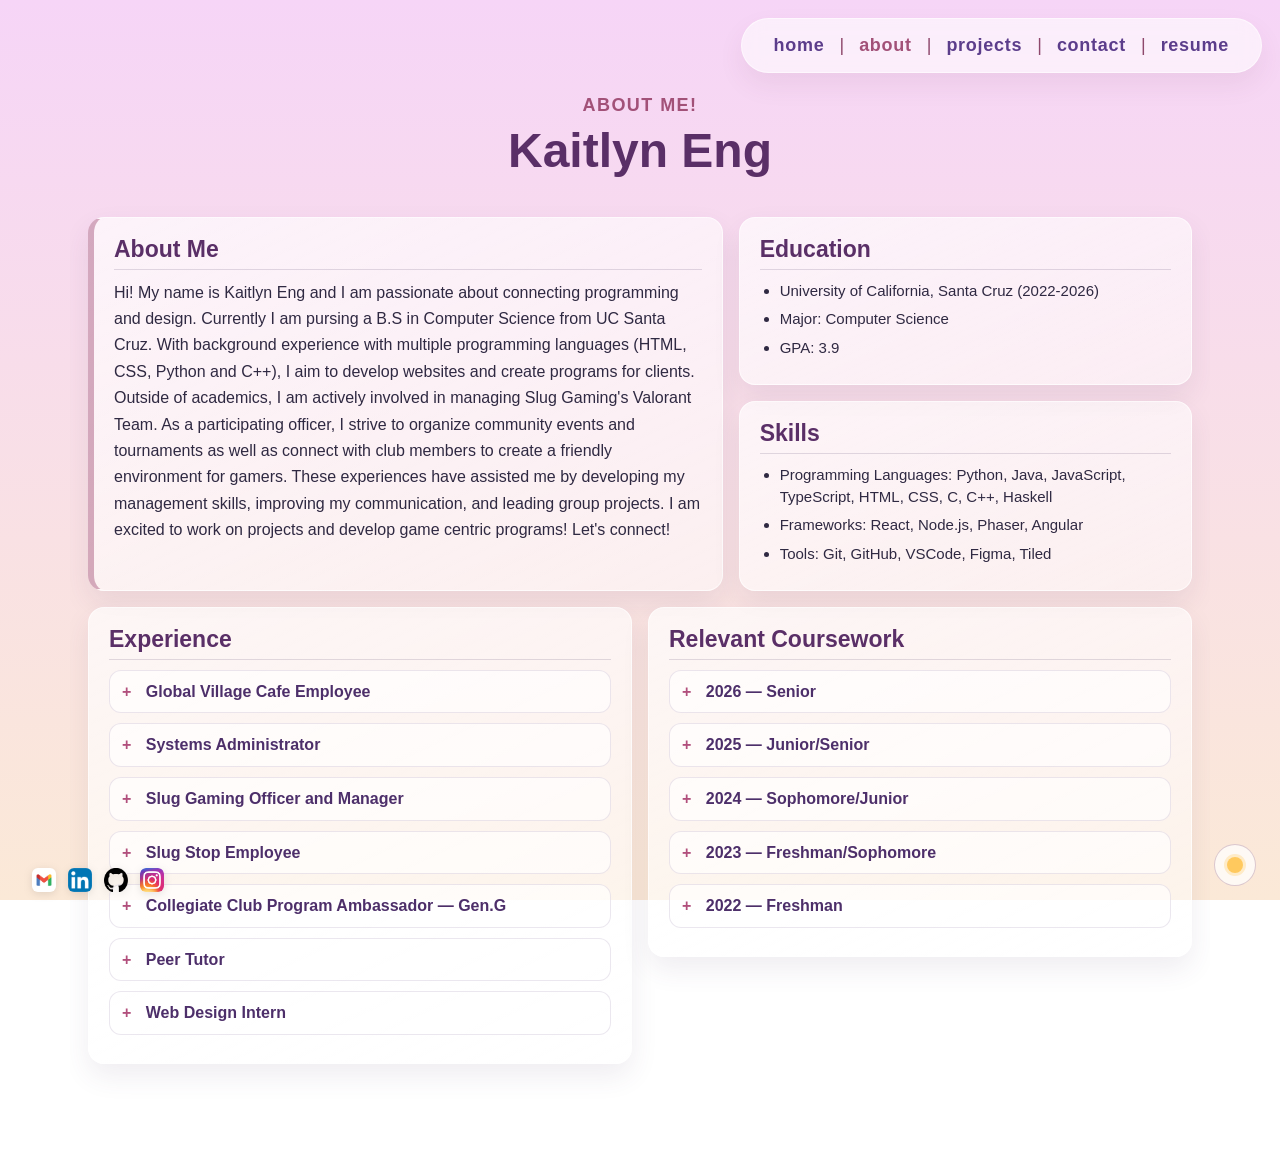
==== commit 0df05dc0: "feat: light/dark mode feature" ====
--- a/src/about.html
+++ b/src/about.html
@@ -8,6 +8,7 @@
         <link rel="stylesheet" href="styles/styles.css">        
         <link rel="stylesheet" href="styles/navbar.css">
         <link rel="stylesheet" href="styles/about.css">
+        <script src="theme.js" defer></script>
     </head>
     <body>
         <div id= "navigation">
@@ -242,8 +243,22 @@
         </div>
 
         <div id = "footer">
-            <div>
+            <!-- <div id = "footer-text">
                 kaitlyn eng &copy; 2026
+            </div> -->
+            <div id = "socials">
+                <a href="mailto:kaseng@ucsc.edu" target = "_blank">
+                    <img class = "socials-logo" id = "email-logo" src="../assets/images/gmail.jpg" alt="email logo">
+                </a>
+                <a href="https://www.linkedin.com/in/kaitlynseng/" target="_blank">
+                    <img class = "socials-logo" id = "linkedin-logo" src="../assets/images/linkedin.png" alt="linkedin logo">
+                </a>
+                <a href="https://github.com/kaitlyn-png" target="_blank">
+                    <img class = "socials-logo" id = "github-logo" src="../assets/images/github.png" alt="github logo">
+                </a>
+                <a href="https://www.instagram.com/itskaitlynbtw/" target="_blank">
+                    <img class = "socials-logo" id = "instagram-logo" src="../assets/images/instagram.png" alt="instagram logo">
+                </a>
             </div>
         </div>
 
--- a/src/styles/styles.css
+++ b/src/styles/styles.css
@@ -1,23 +1,119 @@
-body{
-    background-image: linear-gradient(to bottom, #f6d5f7, #fbe9d7);
+:root {
+    --bg-start: #f6d5f7;
+    --bg-end: #fbe9d7;
+    --body-text: #3e2647;
+    --header-label: #a25178;
+    --header-text: #5a2f67;
+    --footer-text: #5a2f67;
+}
+
+body {
+    background-image: linear-gradient(to bottom, var(--bg-start), var(--bg-end));
     background-size: cover;
     background-position: center;
     background-repeat: no-repeat;
     background-attachment: fixed;
     margin: 0;
-    padding: 0;    
+    padding: 0;
     font-family: Tahoma, Verdana, sans-serif;
     display: block;
     width: 100%;
     height: 100%;
-}
-
-#footer{
+    color: var(--body-text);
+}
+
+body.theme-light {
+    --bg-start: #f6d5f7;
+    --bg-end: #fbe9d7;
+    --body-text: #3e2647;
+    --header-label: #a25178;
+    --header-text: #5a2f67;
+    --footer-text: #5a2f67;
+}
+
+body.theme-dark {
+    --bg-start: #252130;
+    --bg-end: #111217;
+    --body-text: #f3ecf7;
+    --header-label: #efc3de;
+    --header-text: #f6e6f2;
+    --footer-text: #ead7f4;
+}
+
+@media (prefers-color-scheme: dark) {
+    body:not(.theme-light):not(.theme-dark) {
+        --bg-start: #252130;
+        --bg-end: #111217;
+        --body-text: #f3ecf7;
+        --header-label: #efc3de;
+        --header-text: #f6e6f2;
+        --footer-text: #ead7f4;
+    }
+}
+
+#footer {
     position: fixed;
     bottom: 0;
     width: 100%;
-    padding: 20px;
+    padding: 20px 84px 20px 20px;
     font-size: 18px;
+    box-sizing: border-box;
+    text-align: center;
+}
+
+#footer-text {
+    text-align: center;
+    color: var(--footer-text);
+}
+
+#footer > div {
+    color: var(--footer-text);
+}
+
+#socials {
+    position: absolute;
+    top: 50%;
+    left: 20px;
+    transform: translateY(-50%);
+    display: flex;
+    align-items: center;
+}
+
+#socials a {
+    display: inline-flex;
+    align-items: center;
+}
+
+.socials-logo {
+    width: 24px;
+    height: 24px;
+    margin-left: 12px;
+    filter: drop-shadow(0 2px 4px rgba(0, 0, 0, 0.1));
+    object-fit: cover;
+    border-radius: 6px;
+}
+
+.socials-logo:hover {
+    transform: translateY(-1px) scale(1.08);
+    transition: transform 0.18s ease;
+}
+
+@media (max-width: 430px) {
+    #footer {
+        padding: 16px 64px 16px 14px;
+        font-size: 15px;
+    }
+
+    #socials {
+        left: 10px;
+    }
+
+    .socials-logo {
+        width: 20px;
+        height: 20px;
+        margin-left: 8px;
+        border-radius: 5px;
+    }
 }
 
 @keyframes fade-up {
@@ -53,7 +149,7 @@
     font-weight: 700;
     letter-spacing: 0.08em;
     text-transform: uppercase;
-    color: #a25178;
+    color: var(--header-label);
     animation: fade-up 0.6s ease-out 0.12s forwards;
 }
 
@@ -64,7 +160,7 @@
     margin: 0 auto;
     font-size: 48px;
     line-height: 1.05;
-    color: #5a2f67;
+    color: var(--header-text);
     font-weight: 700;
     margin-bottom: 24px;
     animation: fade-up 0.7s ease-out 0.22s both;
@@ -77,4 +173,84 @@
         opacity: 1;
         transform: none;
     }
+}
+
+body.theme-dark #navigation {
+    background: rgba(26, 29, 37, 0.72);
+    border-color: rgba(230, 206, 230, 0.18);
+    box-shadow: 0 12px 26px rgba(5, 8, 14, 0.45);
+    color: #ead7f4;
+}
+
+body.theme-dark #navigation a {
+    color: #efaef1;
+}
+
+body.theme-dark #navigation a:hover {
+    color: #ffffff;
+}
+
+body.theme-dark #current-page {
+    color: #ffffff;
+}
+
+body.theme-dark #info-container,
+body.theme-dark .about-panel,
+body.theme-dark #experience,
+body.theme-dark #coursework,
+body.theme-dark .contact-card,
+body.theme-dark .project-card,
+body.theme-dark .reach-card,
+body.theme-dark .reach-card .contact-list li,
+body.theme-dark :is(.experience-item, .course-year) {
+    background: rgba(24, 28, 38, 0.72);
+    border-color: rgba(226, 197, 225, 0.16);
+    color: #f3ecf7;
+    box-shadow: 0 14px 30px rgba(5, 8, 14, 0.32);
+}
+
+body.theme-dark .tag {
+    background: rgba(241, 186, 223, 0.16);
+    color: #ffd2ea;
+}
+
+body.theme-dark .project-title,
+body.theme-dark #projects-footer,
+body.theme-dark h2,
+body.theme-dark h4,
+body.theme-dark .experience-meta,
+body.theme-dark .experience-skills,
+body.theme-dark .contact-label,
+body.theme-dark :is(.experience-item, .course-year) summary {
+    color: #ffd2ea;
+}
+
+body.theme-dark .project-description,
+body.theme-dark .contact-card a,
+body.theme-dark .project-links a {
+    color: #f3ecf7;
+}
+
+body.theme-dark,
+body.theme-dark #about-me p,
+body.theme-dark .experience-item p,
+body.theme-dark li,
+body.theme-dark .contact-card p,
+body.theme-dark .contact-card li,
+body.theme-dark #resume-content p {
+    color: #f6effa;
+}
+
+body.theme-dark .project-links a:hover {
+    color: #1a1420;
+    background: #ffd2ea;
+}
+
+body.theme-dark #resume-content object {
+    border-color: rgba(233, 211, 235, 0.5);
+}
+
+body.theme-dark #name,
+body.theme-dark #github-logo {
+    filter: invert(100%);
 }
--- a/src/styles/navbar.css
+++ b/src/styles/navbar.css
@@ -42,6 +42,71 @@
     color: #a25178;
 }
 
+@keyframes theme-toggle-pop {
+    0% { transform: scale(1) rotate(0deg); }
+    50% { transform: scale(1.12) rotate(16deg); }
+    100% { transform: scale(1) rotate(0deg); }
+}
+
+.theme-toggle {
+    appearance: none;
+    border: 1px solid rgba(137, 83, 117, 0.3);
+    background: rgba(255, 255, 255, 0.72);
+    width: 42px;
+    height: 42px;
+    border-radius: 999px;
+    padding: 0;
+    cursor: pointer;
+    position: absolute;
+    right: 24px;
+    bottom: 14px;
+    z-index: 3;
+    transition: transform 0.18s ease, box-shadow 0.18s ease, border-color 0.18s ease;
+}
+
+.theme-toggle.is-animating {
+    animation: theme-toggle-pop 0.35s ease;
+}
+
+.theme-toggle:hover {
+    transform: translateY(-1px);
+    border-color: rgba(199, 77, 133, 0.65);
+    box-shadow: 0 8px 16px rgba(110, 58, 92, 0.16);
+}
+
+.theme-toggle-icon {
+    position: relative;
+    display: block;
+    width: 16px;
+    height: 16px;
+    margin: 0 auto;
+    border-radius: 50%;
+    background: #ffc95e;
+    box-shadow: 0 0 0 3px rgba(255, 201, 94, 0.3);
+    transition: background 0.2s ease, box-shadow 0.2s ease;
+}
+
+body.theme-dark .theme-toggle {
+    border-color: rgba(235, 199, 221, 0.35);
+    background: rgba(31, 31, 40, 0.8);
+}
+
+body.theme-dark .theme-toggle-icon {
+    background: #f4ecff;
+    box-shadow: none;
+}
+
+body.theme-dark .theme-toggle-icon::after {
+    content: "";
+    position: absolute;
+    top: 1px;
+    left: 7px;
+    width: 14px;
+    height: 14px;
+    border-radius: 50%;
+    background: #1f1f28;
+}
+
 @media (max-width: 430px) {
     #navigation {
         max-width: calc(100% - 20px);
@@ -56,4 +121,16 @@
         margin: 0 6px;
         font-size: 13px;
     }
+
+    .theme-toggle {
+        width: 36px;
+        height: 36px;
+        right: 16px;
+        bottom: 10px;
+    }
+
+    .theme-toggle-icon {
+        width: 13px;
+        height: 13px;
+    }
 }
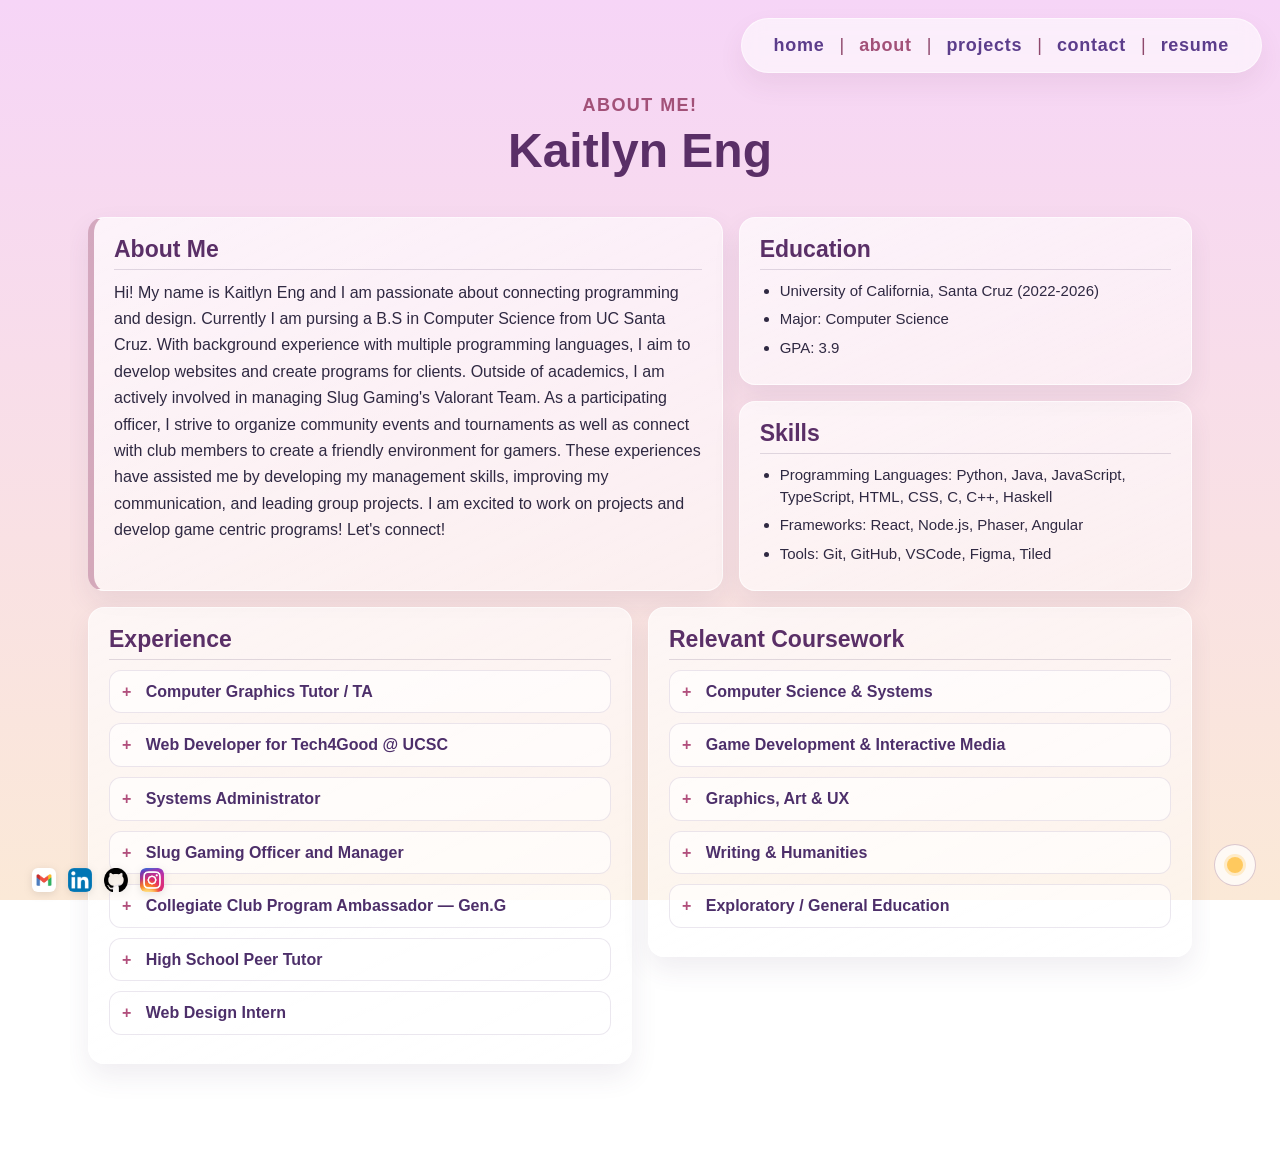
==== commit f48def9f: "update: experience and course work" ====
--- a/src/about.html
+++ b/src/about.html
@@ -28,7 +28,7 @@
                 <div class="about-top-grid">
                     <div id = "about-me" class="about-panel">
                         <h2> About Me </h2>
-                        <p> Hi! My name is Kaitlyn Eng and I am passionate about connecting programming and design. Currently I am pursing a B.S in Computer Science from UC Santa Cruz. With background experience with multiple programming languages (HTML, CSS, Python and C++), I aim to develop websites and create programs for clients. Outside of academics, I am actively involved in managing Slug Gaming's Valorant Team. As a participating officer, I strive to organize community events and tournaments as well as connect with club members to create a friendly environment for gamers. These experiences have assisted me by developing my management skills, improving my communication, and leading group projects. I am excited to work on projects and develop game centric programs! Let's connect! </p>
+                        <p> Hi! My name is Kaitlyn Eng and I am passionate about connecting programming and design. Currently I am pursing a B.S in Computer Science from UC Santa Cruz. With background experience with multiple programming languages, I aim to develop websites and create programs for clients. Outside of academics, I am actively involved in managing Slug Gaming's Valorant Team. As a participating officer, I strive to organize community events and tournaments as well as connect with club members to create a friendly environment for gamers. These experiences have assisted me by developing my management skills, improving my communication, and leading group projects. I am excited to work on projects and develop game centric programs! Let's connect! </p>
                     </div>
 
                     <div class="quick-panels">
@@ -57,21 +57,39 @@
                         <h2> Experience </h2>
 
                         <details class="experience-item">
-                            <summary> Global Village Cafe Employee </summary>
-                            <p class="experience-meta">Part-time · Jan 2026 - Present · Santa Cruz, California, United States · On-site</p>
-                            <ul>
-                                <li>Cashier: attended to customers, took orders, handled cashless transactions, and controlled heavy customer traffic.</li>
-                                <li>Barista: operated espresso machines, received orders, and created lattes, smoothies/shakes, and espresso drinks.</li>
-                                <li>Line: made sandwiches, salads, bagels, and waffles while working efficiently under high traffic.</li>
-                            </ul>
-                            <p class="experience-skills">Customer Service · Food Service</p>
+                            <summary> Computer Graphics Tutor / TA </summary>
+                            <p class="experience-meta">Part-time · April 2026 - Present · Santa Cruz, California, United States · Hybrid</p>
+                            <ul>
+                                <li> Graded homework and programming assignments with attention to accuracy in core computer graphics concepts.</li>
+                                <li> Hosted office hours and provided online and in-person tutoring to support student learning.</li>
+                                <li> Assisted students via email, Piazza, and Discord by answering questions and resolving grading issues.</li>
+                                <li> Collaborated with the professor to draft assignments, refine lesson plans, and improve course policies.</li>
+                            </ul>
+                            <p class="experience-skills">Computer Graphics · Teaching · Debugging · Code review · Evaluation </p>
+                        </details>
+
+                        <details class="experience-item">
+                            <summary> Web Developer for Tech4Good @ UCSC </summary>
+                            <p class="experience-meta">Part-time · January 2026 - Present · Santa Cruz, California, United States · On-Site </p>
+                            <ul>
+                                <li> Web Development Components Team </li>
+                                <li> Built responsive UI/UX interfaces from Figma designs using HTML, CSS, and Angular CLI. </li>
+                                <li> Developed component-based frontend architecture with data binding and event handling. </li>
+                                <li> Connected UI components to backend data sources through container-based data flow. </li>
+                                <li> Implemented flexible, responsive layouts using CSS Flexbox. </li>
+                            </ul>
+                            <p class="experience-skills">Computer Graphics · Teaching · Debugging · Code review · Evaluation </p>
                         </details>
 
                         <details class="experience-item">
                             <summary> Systems Administrator </summary>
                             <p class="experience-meta">Part-time · Dec 2024 - Present · Santa Cruz, California, United States · Hybrid</p>
-                            <p>Administered 30+ lab workstations for Slug Gaming, managing system updates, software development, and hands-on troubleshooting to resolve recurring system errors and maintain stability in Merrill's Ming Ong Lab.</p>
-                            <p class="experience-skills">Communication · Event Management</p>
+                            <ul>
+                                <li> Administered 30+ lab workstations for Slug Gaming, managing system updates, software development, and hands-on troubleshooting to resolve recurring system errors and maintain stability in Merrill's Ming Ong Lab.</li>
+                                <li> Collaborated with the Slug Gaming team to implement a new system image and update software, improving performance and reliability for gaming events and tournaments.</li>
+                                <li> Provided technical support during events, ensuring smooth operation and quick resolution of any issues that arose.</li>
+                            </ul>
+                            <p class="experience-skills">Communication · Event Management · Technical Support · System Administration</p>
                         </details>
 
                         <details class="experience-item">
@@ -84,19 +102,7 @@
                                 <li>E-sports Competitive Director: managed collegiate team schedules, event signups, and collaboration with managers from other institutions.</li>
                                 <li>Engaged the community and hosted weekly events to maintain a safe, active environment for incoming students.</li>
                             </ul>
-                            <p class="experience-skills">Project Management · Event Management</p>
-                        </details>
-
-                        <details class="experience-item">
-                            <summary> Slug Stop Employee </summary>
-                            <p class="experience-meta">Part-time · Sep 2024 - Dec 2025 · Santa Cruz, California, United States · On-site</p>
-                            <ul>
-                                <li>Part-time retail role at Slug Stop, a convenience store on campus.</li>
-                                <li>Cashier: processed transactions and provided professional customer service, including handling inquiries and resolving complaints.</li>
-                                <li>Stocker: monitored and replenished inventory, ensuring products were stocked and displayed.</li>
-                                <li>Collaborated with team members to support opening/closing procedures and maintain store cleanliness.</li>
-                            </ul>
-                            <p class="experience-skills">Organizational Communication</p>
+                            <p class="experience-skills">Project Management · Event Management · Community Engagement</p>
                         </details>
 
                         <details class="experience-item">
@@ -108,11 +114,11 @@
                                 <li>Reached 80+ student participants on the first day of partnership events, increasing community engagement and visibility.</li>
                                 <li>Managed KPI tracking, event reporting, and cross-campus coordination with Gen.G's EDU Operations team.</li>
                             </ul>
-                            <p class="experience-skills">Esports Management · Event Planning</p>
-                        </details>
-
-                        <details class="experience-item">
-                            <summary> Peer Tutor </summary>
+                            <p class="experience-skills">Esports Management · Event Planning · Community Engagement</p>
+                        </details>
+
+                        <details class="experience-item">
+                            <summary> High School Peer Tutor </summary>
                             <p class="experience-meta">Sep 2018 - Jun 2022</p>
                             <ul>
                                 <li>Assisted students with complex Algebra and Calculus concepts through one-on-one and group tutoring sessions.</li>
@@ -121,7 +127,7 @@
                                 <li>Provided feedback and improvement strategies that supported stronger grades and comprehension.</li>
                                 <li>Collaborated with teachers and academic advisors to support students needing additional help.</li>
                             </ul>
-                            <p class="experience-skills">Organizational Communication</p>
+                            <p class="experience-skills">Organizational Communication · Tutoring · Academic Support</p>
                         </details>
 
                         <details class="experience-item">
@@ -134,109 +140,211 @@
                                 <li>Translated complex subject matter clearly for learners with varying skill levels.</li>
                                 <li>Created a safe, inclusive, and encouraging classroom environment.</li>
                             </ul>
-                            <p class="experience-skills">Web Development and Design · Organizational Communication</p>
+                            <p class="experience-skills">Web Development · Design · Organizational Communication · Teaching</p>
                         </details>
                     </div>
 
                     <div id="coursework">
                         <h2> Relevant Coursework </h2>
 
-                    <details class="course-year">
-                        <summary> 2026 — Senior </summary>
-                        <h4> Winter </h4>
-                        <ul>
-                            <li> CMPM 17: Web Development Components with Tech4Good </li>
-                            <li> CMPM 146: Game AI </li>
-                            <li> CSE 160: Intro to Computer Graphics </li>
-                        </ul>
-                        <h4> Spring </h4>
-                        <ul>
-                            <li> CSE 101M: Mathematical Thinking for Computer Science </li>
-                            <li> CMPM 131: User Experience for Interactive Media </li>
-                            <li> CMPM 118: Web Development Containers with Tech4Good </li>
-                        </ul>
-                    </details>
-
-                    <details class="course-year">
-                        <summary> 2025 — Junior/Senior </summary>
-                        <h4> Winter </h4>
-                        <ul>
-                            <li> CSE 102: Intro Algorhm Anyl </li>
-                            <li> CSE 115A: Intro Software Eng </li>
-                            <li> FILM 80V: Video Games/Culture </li>
-                        </ul>
-                        <h4> Spring </h4>
-                        <ul>
-                            <li> ART 106O: 2D Animation </li>
-                            <li> CMPM 120: Game Develop Exp </li>
-                            <li> ECE 30: Engr Prin of Elec </li>
-                        </ul>
-                        <h4> Fall </h4>
-                        <ul>
-                            <li> CMPM 15: Research Explorations </li>
-                            <li> CMPM 118: Rsrch Exp in ENG </li>
-                            <li> CMPM 121: Game Dev Patterns </li>
-                            <li> CMPM 176: Game Systems </li>
-                        </ul>
-                    </details>
-
-                    <details class="course-year">
-                        <summary> 2024 — Sophomore/Junior </summary>
-                        <h4> Winter </h4>
-                        <ul>
-                            <li> CSE 101: Data Structs &amp; Algs </li>
-                            <li> CSE 120: Computer Architect </li>
-                            <li> MUSC 80P: US Popular Music </li>
-                        </ul>
-                        <h4> Spring </h4>
-                        <ul>
-                            <li> CSE 130: Prin Comp Sys Dsgn </li>
-                            <li> LIT 81I: Engineering California </li>
-                            <li> MATH 23A: Vector Calculus </li>
-                        </ul>
-                        <h4> Summer </h4>
-                        <ul>
-                            <li> ART 135: Digital Painting </li>
-                        </ul>
-                        <h4> Fall </h4>
-                        <ul>
-                            <li> CSE 107: Research Explorations </li>
-                            <li> CSE 113: Parallel Programming </li>
-                            <li> CSE 114A: Foundations of Program Language </li>
-                        </ul>
-                    </details>
-
-                    <details class="course-year">
-                        <summary> 2023 — Freshman/Sophomore </summary>
-                        <h4> Winter </h4>
-                        <ul>
-                            <li> CSE 12: Com Sys/Assmbly Lan </li>
-                            <li> CSE 30: Prog Abs Python </li>
-                            <li> MATH 19B: Calc:Sci,Engin,Math </li>
-                        </ul>
-                        <h4> Spring </h4>
-                        <ul>
-                            <li> CSE 13S: Comp Sys and C Prog </li>
-                            <li> CSE 16: Appl Discrete Math </li>
-                            <li> WRIT 1: Intro to Comp </li>
-                        </ul>
-                        <h4> Fall </h4>
-                        <ul>
-                            <li> AM 10: Math Methods I </li>
-                            <li> CMPM 80K: Foundations Game Design </li>
-                            <li> WRIT 2: Rhetoric &amp; Inquiry </li>
-                        </ul>
-                    </details>
-
-                    <details class="course-year">
-                        <summary> 2022 — Freshman </summary>
-                        <h4> Fall </h4>
-                        <ul>
-                            <li> CRWN 1: ALE:Emerging Tech </li>
-                            <li> HAVC 70: Pacific Islands Art </li>
-                            <li> MATH 19A: Calc:Sci,Engin,Math </li>
-                        </ul>
-                    </details>
+                        <details class="course-year">
+                        <summary> Computer Science & Systems </summary>
+
+                        <h4>Core Systems & Programming</h4>
+                        <ul>
+                            <li>
+                                CSE 13S: Computer Systems and C Programming<br/>
+                                <small><b>Learned low-level programming in C</b>, memory management, and systems fundamentals.</small>
+                            </li>
+                            <li>
+                                CSE 12: Computer Systems and Assembly Language<br/>
+                                <small>Studied computer architecture basics, assembly language, and machine-level computation.</small>
+                            </li>
+                            <li>
+                                CSE 30: Programming Abstractions (<b>Python</b>)<br/>
+                                <small> Built foundational programming skills including abstraction, data structures, and problem solving in Python.</small>
+                            </li>
+                            <li>
+                                CSE 130: Principles of Computer Systems Design<br/>
+                                <small><b>Explored systems design, concurrency, and operating system-level concepts.</b></small>
+                            </li>                            
+                            <li>
+                                CSE 120: Computer Architecture<br/>
+                                <small>Studied CPU design, memory hierarchy, and performance optimization concepts.</small>
+                            </li>
+                        </ul>
+
+                        <h4>Algorithms & Theory</h4>
+                        <ul>
+                            <li>
+                                CSE 101: Data Structures & Algorithms<br/>
+                                <small><b>Learned core data structures and algorithm design</b> including sorting, searching, and complexity analysis.</small>
+                            </li>
+                            <li>
+                                CSE 102: Intro to Algorithm Analysis<br/>
+                                <small>Studied algorithm efficiency, asymptotic analysis, and formal reasoning about performance.</small>
+                            </li>
+                            <li>
+                                CSE 113: Parallel Programming<br/>
+                                <small><b>Explored parallel computing concepts</b> including thread-level parallelism and synchronization.</small>
+                            </li>
+                            <li>
+                                CSE 114A: Foundations of Programming Languages<br/>
+                                <small>Learned programming language theory including syntax, semantics, and type systems.</small>
+                            </li>
+                        </ul>
+
+                        <h4>Mathematics for CS</h4>
+                        <ul>
+                            <li>
+                                CSE 16: Applied Discrete Mathematics<br/>
+                                <small>Covered logic, proofs, combinatorics, and graph theory fundamentals.</small>
+                            </li>
+                            <li>
+                                CSE 107: Probability and Statistics for Engineers<br/>
+                                <small>Introduced core probability, statistics, and stochastic processes including Bayes’ theorem, random variables, inference, and Markov chains.</small>
+                            </li>
+                            <li>
+                                CSE 101M: Mathematical Thinking for Computer Science<br/>
+                                <small>Developed formal reasoning skills, proof techniques, and mathematical foundations for CS.</small>
+                            </li>
+                        </ul>
+                        </details>
+
+
+                        <details class="course-year">
+                        <summary> Game Development & Interactive Media </summary>
+
+                        <h4>Game Systems & Design</h4>
+                        <ul>
+                            <li>
+                                CMPM 120: Game Development Experience<br/>
+                                <small><b>Built full game projects focusing on design, implementation, and iterative development.</b></small>
+                            </li>
+                            <li>
+                                CMPM 121: Game Dev Patterns<br/>
+                                <small>Learned scalable game architecture, design patterns, and event-driven systems.</small>
+                            </li>
+                            <li>
+                                CMPM 176: Game Systems<br/>
+                                <small>Studied gameplay systems design, progression mechanics, and player experience structure.</small>
+                            </li>
+                            <li>
+                                CMPM 80K: Foundations of Game Design<br/>
+                                <small>Learned principles of game mechanics, level design, and player engagement.</small>
+                            </li>
+                        </ul>
+
+                        <h4>Game AI & Research</h4>
+                        <ul>
+                            <li>
+                                CMPM 146: Game AI<br/>
+                                <small><b>Explored AI techniques</b> including pathfinding, state machines, and behavior systems.</small>
+                            </li>
+                            <li>
+                                CMPM 15: Research Explorations<br/>
+                                <small>Engaged in research-based computing projects and experimental problem solving.</small>
+                            </li>
+                        </ul>
+
+                        <h4>Games & Culture</h4>
+                        <ul>
+                            <li>
+                                FILM 80V: Video Games and Culture<br/>
+                                <small>Studied games as cultural artifacts, analyzing storytelling, media, and player experience.</small>
+                            </li>
+                        </ul>
+                        </details>
+
+
+                        <details class="course-year">
+                        <summary> Graphics, Art & UX </summary>
+
+                        <h4>Computer Graphics</h4>
+                        <ul>
+                            <li>
+                            CSE 160: Intro to Computer Graphics<br/>
+                            <small>Learned rendering pipeline, rasterization, transformations, shading, and 3D graphics concepts.</small>
+                            </li>
+                        </ul>
+
+                        <h4>UX / Web Development</h4>
+                        <ul>
+                            <li>
+                                CMPM 17: Web Development Components with Tech4Good<br/>
+                                <small><b>Built component-based web applications for UCSC's research lab: Tech4Good.</b></small>
+                            </li>
+                            <li>
+                                CMPM 118: Web Development Containers with Tech4Good<br/>
+                                <small><b>Worked with containerized deployment, team workflows, and scalable web systems.</b></small>
+                            </li>
+                            <li>
+                                CMPM 131: User Experience for Interactive Media<br/>
+                                <small>Studied usability, interaction design, prototyping, and user-centered design principles.</small>
+                            </li>
+                        </ul>
+
+                        <h4>Art & Creative Media</h4>
+                        <ul>
+                            <li>
+                                ART 106O: 2D Animation<br/>
+                                <small>Learned animation principles including timing, motion, and storytelling through visuals.</small>
+                            </li>
+                            <li>
+                                ART 135: Digital Painting<br/>
+                                <small>Developed digital illustration skills including composition, lighting, and color theory.</small>
+                            </li>
+                            <li>
+                                HAVC 70: Pacific Islands Art<br/>
+                                <small>Studied cultural art history and visual traditions of Pacific Island communities.</small>
+                            </li>
+                        </ul>
+                        </details>
+
+
+                        <details class="course-year">
+                        <summary> Writing & Humanities </summary>
+
+                        <h4>Writing & Communication</h4>
+                        <ul>
+                            <li>
+                                WRIT 1: Introduction to Composition<br/>
+                                <small>Developed academic writing, argumentation, and rhetorical skills.</small>
+                                </li>
+                            <li>
+                                WRIT 2: Rhetoric & Inquiry<br/>
+                                <small>Focused on research-based writing and critical analysis of sources.</small>
+                            </li>
+                        </ul>
+
+                        <h4>Humanities & Culture</h4>
+                        <ul>
+                            <li>
+                                LIT 81I: Engineering California<br/>
+                                <small>Studied California through literature, infrastructure, and cultural analysis.</small>
+                            </li>
+                            <li>
+                                MUSC 80P: US Popular Music<br/>
+                                <small>Analyzed American music history, genres, and cultural influence.</small>
+                            </li>
+                        </ul>
+                        </details>
+
+
+                        <details class="course-year">
+                        <summary> Exploratory / General Education </summary>
+
+                        <ul>
+                            <li>
+                                AM 10: Mathematical Methods I<br/>
+                                <small>Learned applied mathematical techniques for engineering and scientific modeling.</small>
+                            </li>
+                            <li>
+                                CRWN 1: Emerging Technologies<br/>
+                                <small>Explored new and emerging tech trends and their societal impacts.</small>
+                            </li>
+                        </ul>
+                        </details>
                     </div>
                 </div>
             </main>
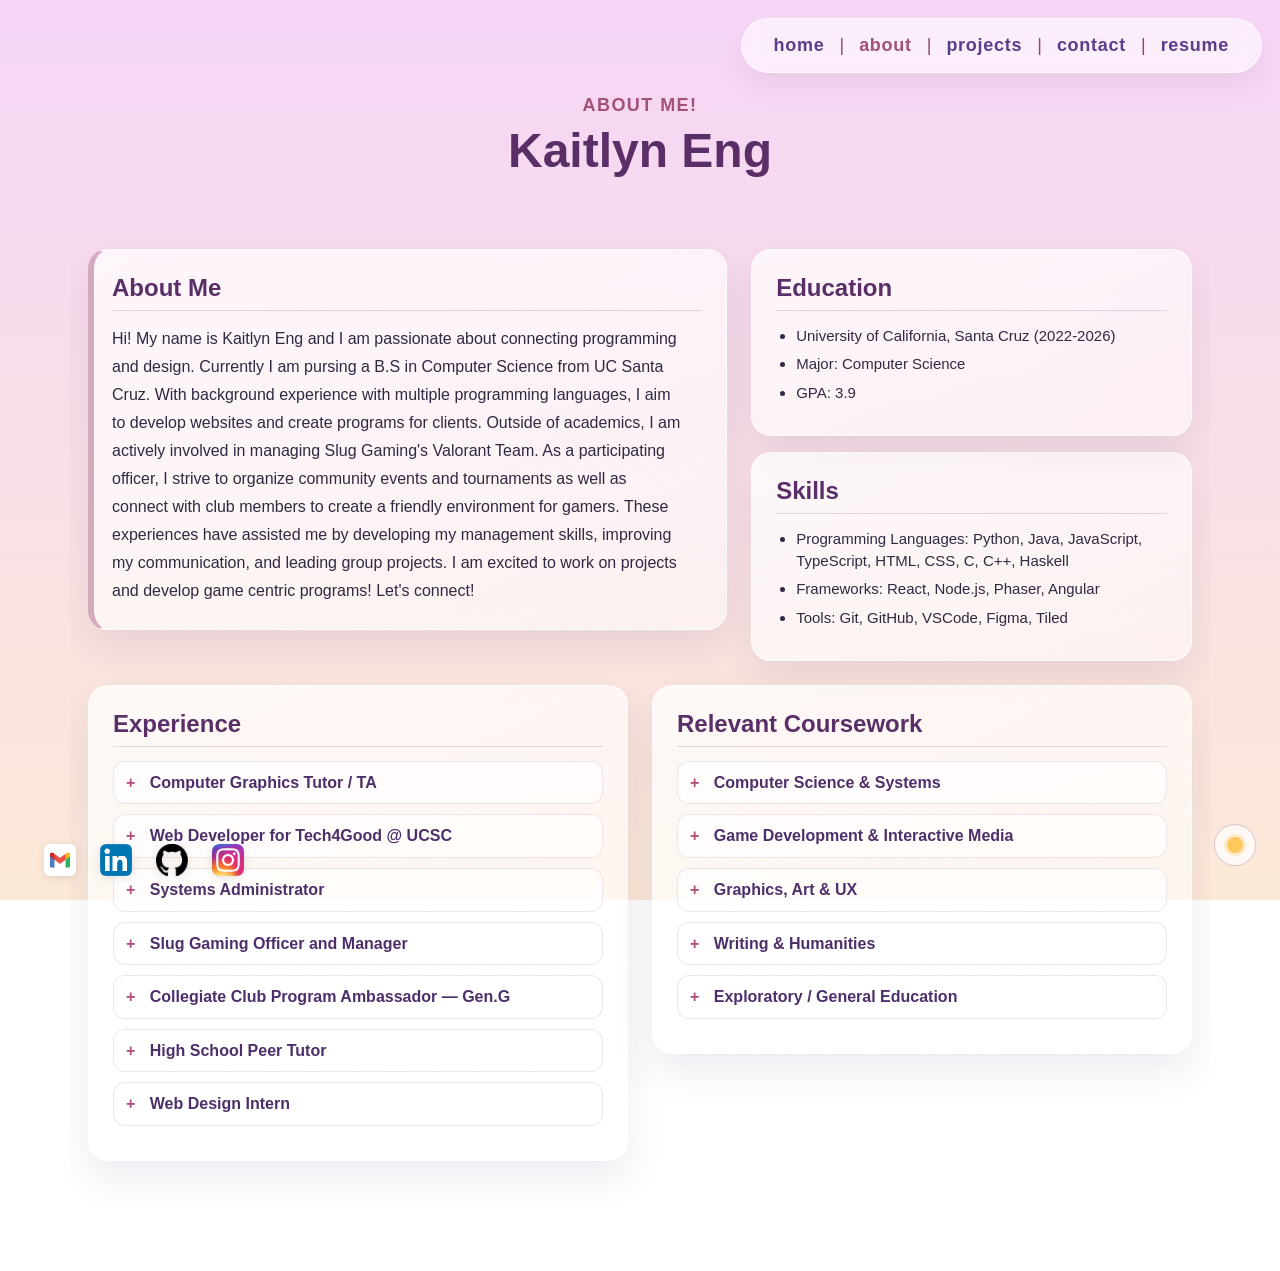
==== commit c8cb5c7c: "fit: code quality update Co-authored-by: Copilot <copilot@github.com>" ====
--- a/src/about.html
+++ b/src/about.html
@@ -11,13 +11,15 @@
         <script src="theme.js" defer></script>
     </head>
     <body>
-        <div id= "navigation">
+
+        <div id="navigation">
             <a href="../index.html"> home </a> |
             <p id="current-page"> about </p> |
             <a href="projects.html"> projects </a> |
             <a href="contact.html"> contact </a> |
             <a href="resume.html"> resume </a>
         </div>
+
         <div class="about-layout">
             <main id="content">
                 <div id="header-container">
@@ -26,13 +28,13 @@
                 </div>
 
                 <div class="about-top-grid">
-                    <div id = "about-me" class="about-panel">
+                    <div id="about-me" class="about-panel">
                         <h2> About Me </h2>
                         <p> Hi! My name is Kaitlyn Eng and I am passionate about connecting programming and design. Currently I am pursing a B.S in Computer Science from UC Santa Cruz. With background experience with multiple programming languages, I aim to develop websites and create programs for clients. Outside of academics, I am actively involved in managing Slug Gaming's Valorant Team. As a participating officer, I strive to organize community events and tournaments as well as connect with club members to create a friendly environment for gamers. These experiences have assisted me by developing my management skills, improving my communication, and leading group projects. I am excited to work on projects and develop game centric programs! Let's connect! </p>
                     </div>
 
                     <div class="quick-panels">
-                        <div id = "education" class="about-panel">
+                        <div id="education" class="about-panel">
                             <h2> Education </h2>
                             <ul>
                                 <li> University of California, Santa Cruz (2022-2026) </li>
@@ -41,7 +43,7 @@
                             </ul>
                         </div>
 
-                        <div id = "skills-container" class="about-panel">
+                        <div id="skills-container" class="about-panel">
                             <h2> Skills </h2>
                             <ul>
                                 <li> Programming Languages: Python, Java, JavaScript, TypeScript, HTML, CSS, C, C++, Haskell </li>
@@ -72,7 +74,7 @@
                             <summary> Web Developer for Tech4Good @ UCSC </summary>
                             <p class="experience-meta">Part-time · January 2026 - Present · Santa Cruz, California, United States · On-Site </p>
                             <ul>
-                                <li> Web Development Components Team </li>
+                                <li> Web Development Containers Team </li>
                                 <li> Built responsive UI/UX interfaces from Figma designs using HTML, CSS, and Angular CLI. </li>
                                 <li> Developed component-based frontend architecture with data binding and event handling. </li>
                                 <li> Connected UI components to backend data sources through container-based data flow. </li>
@@ -330,7 +332,6 @@
                         </ul>
                         </details>
 
-
                         <details class="course-year">
                         <summary> Exploratory / General Education </summary>
 
@@ -350,22 +351,19 @@
             </main>
         </div>
 
-        <div id = "footer">
-            <!-- <div id = "footer-text">
-                kaitlyn eng &copy; 2026
-            </div> -->
-            <div id = "socials">
-                <a href="mailto:kaseng@ucsc.edu" target = "_blank">
-                    <img class = "socials-logo" id = "email-logo" src="../assets/images/gmail.jpg" alt="email logo">
+        <div id="footer">
+            <div id="socials">
+                <a href="mailto:kaseng@ucsc.edu" target="_blank">
+                    <img class="socials-logo" id="email-logo" src="../assets/images/gmail.jpg" alt="email logo">
                 </a>
                 <a href="https://www.linkedin.com/in/kaitlynseng/" target="_blank">
-                    <img class = "socials-logo" id = "linkedin-logo" src="../assets/images/linkedin.png" alt="linkedin logo">
+                    <img class="socials-logo" id="linkedin-logo" src="../assets/images/linkedin.png" alt="linkedin logo">
                 </a>
                 <a href="https://github.com/kaitlyn-png" target="_blank">
-                    <img class = "socials-logo" id = "github-logo" src="../assets/images/github.png" alt="github logo">
+                    <img class="socials-logo" id="github-logo" src="../assets/images/github.png" alt="github logo">
                 </a>
                 <a href="https://www.instagram.com/itskaitlynbtw/" target="_blank">
-                    <img class = "socials-logo" id = "instagram-logo" src="../assets/images/instagram.png" alt="instagram logo">
+                    <img class="socials-logo" id="instagram-logo" src="../assets/images/instagram.png" alt="instagram logo">
                 </a>
             </div>
         </div>
--- a/src/styles/styles.css
+++ b/src/styles/styles.css
@@ -59,6 +59,7 @@
     font-size: 18px;
     box-sizing: border-box;
     text-align: center;
+    margin-bottom: 20px;
 }
 
 #footer-text {
@@ -85,9 +86,9 @@
 }
 
 .socials-logo {
-    width: 24px;
-    height: 24px;
-    margin-left: 12px;
+    width: 32px;
+    height: 32px;
+    margin-left: 24px;
     filter: drop-shadow(0 2px 4px rgba(0, 0, 0, 0.1));
     object-fit: cover;
     border-radius: 6px;
--- a/src/styles/about.css
+++ b/src/styles/about.css
@@ -62,13 +62,19 @@
 	width: 100%;
 	display: flex;
 	flex-direction: column;
-	gap: 16px;
+	gap: 24px;
+}
+
+#header-container {
+	text-align: center;
+	margin-bottom: 24px;
 }
 
 .about-top-grid {
 	display: grid;
-	grid-template-columns: 1.4fr 1fr;
-	gap: 16px;
+	grid-template-columns: minmax(0, 1.45fr) minmax(280px, 1fr);
+	gap: 24px;
+	align-items: start;
 	opacity: 0;
 	animation: fade-up 0.65s cubic-bezier(0.2, 0.65, 0.2, 1) 0.2s forwards;
 }
@@ -82,31 +88,33 @@
 #experience,
 #coursework {
 	margin: 0;
-	padding: 18px 20px;
-	background: linear-gradient(155deg, rgba(255, 255, 255, 0.68), rgba(255, 255, 255, 0.48));
-	border-radius: 16px;
+	padding: 24px;
+	background: linear-gradient(155deg, rgba(255, 255, 255, 0.74), rgba(255, 255, 255, 0.52));
+	border-radius: 20px;
 	border: 1px solid rgba(255, 255, 255, 0.65);
-	box-shadow: 0 12px 28px rgba(83, 53, 105, 0.09);
-	backdrop-filter: blur(7px);
+	box-shadow: 0 16px 38px rgba(83, 53, 105, 0.1);
+	backdrop-filter: blur(8px);
 }
 
 #about-me {
 	position: relative;
 	border-left: 6px solid rgba(162, 81, 120, 0.45);
+	padding-left: 18px;
 }
 
 h2 {
-	margin: 0 0 10px;
-	font-size: 23px;
-	padding-bottom: 6px;
+	margin: 0 0 14px;
+	font-size: 24px;
+	padding-bottom: 8px;
 	border-bottom: 1px solid rgba(73, 53, 96, 0.16);
 	color: #5a2f67;
 }
 
 #about-me p {
 	margin: 0;
-	line-height: 1.65;
+	line-height: 1.75;
 	font-size: 16px;
+	max-width: 64ch;
 }
 
 #education ul,
@@ -129,7 +137,7 @@
 .detail-columns {
 	display: grid;
 	grid-template-columns: 1fr 1fr;
-	gap: 16px;
+	gap: 24px;
 	opacity: 0;
 	animation: fade-up 0.7s ease-out 0.36s forwards;
 	align-items: start;
@@ -137,8 +145,8 @@
 
 #experience,
 #coursework {
-	max-height: 78vh;
-	overflow: auto;
+	max-height: none;
+	overflow: visible;
 }
 
 #experience::-webkit-scrollbar,
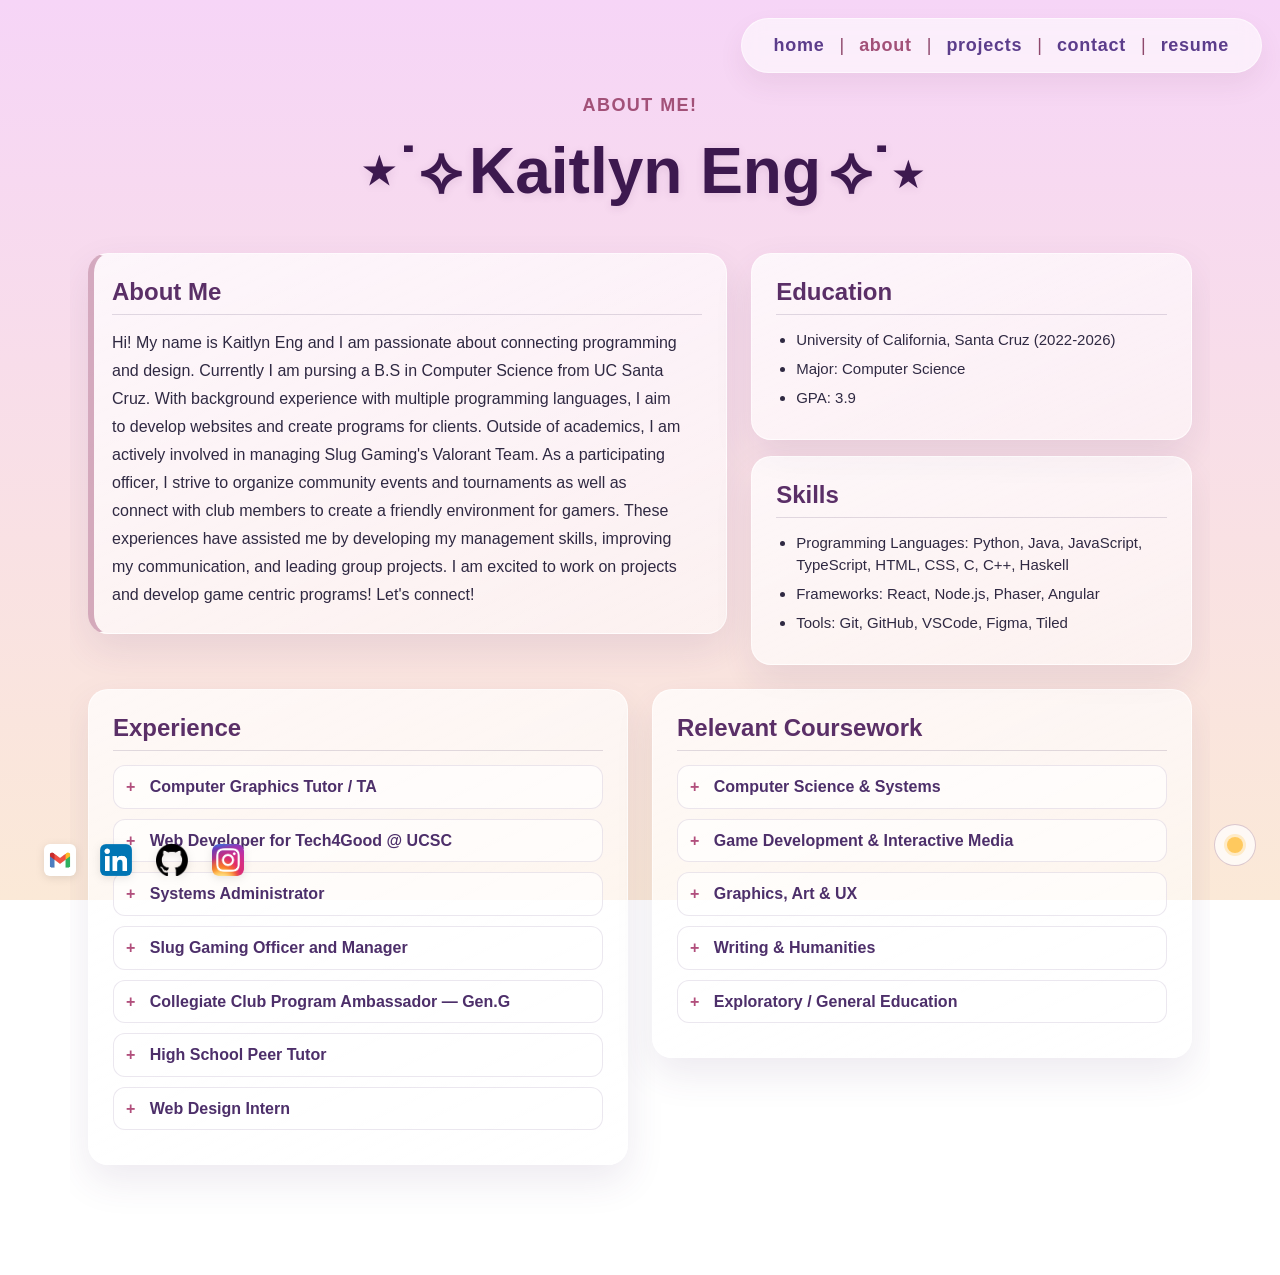
==== commit a9957396: "update: about header Co-authored-by: Copilot <copilot@github.com>" ====
--- a/src/about.html
+++ b/src/about.html
@@ -24,7 +24,7 @@
             <main id="content">
                 <div id="header-container">
                     <div id="header-label"> About me! </div>
-                    <div id="header-text"> Kaitlyn Eng </div>
+                    <div id="header-text" class="header-style"> Kaitlyn Eng </div>
                 </div>
 
                 <div class="about-top-grid">
--- a/src/styles/about.css
+++ b/src/styles/about.css
@@ -67,9 +67,39 @@
 
 #header-container {
 	text-align: center;
-	margin-bottom: 24px;
-}
-
+}
+
+#header-text {
+	display: inline-flex;
+	align-items: center;
+	justify-content: center;
+	padding: 0.2em 0.6em;
+	border-radius: 1.5rem;
+	color: #3d194f;
+	text-shadow: 0 2px 10px rgba(94, 45, 100, 0.12);
+	font-size: clamp(2.8rem, 5vw, 4.2rem);
+	margin: 0 auto 12px;
+	line-height: 1.02;
+	font-weight: 800;
+	max-width: min(100%, 720px);
+}
+
+#header-text::before {
+	content: "⋆˙⟡";
+	margin-right: 8px;
+}
+#header-text::after {
+	content: "⟡˙⋆";
+	margin-left: 8px;
+}
+
+#header-style::before,
+#header-style::after {
+	display: inline-block;
+	vertical-align: middle;
+	color: #bb6aa0;
+	font-size: 0.85em;
+}
 .about-top-grid {
 	display: grid;
 	grid-template-columns: minmax(0, 1.45fr) minmax(280px, 1fr);
